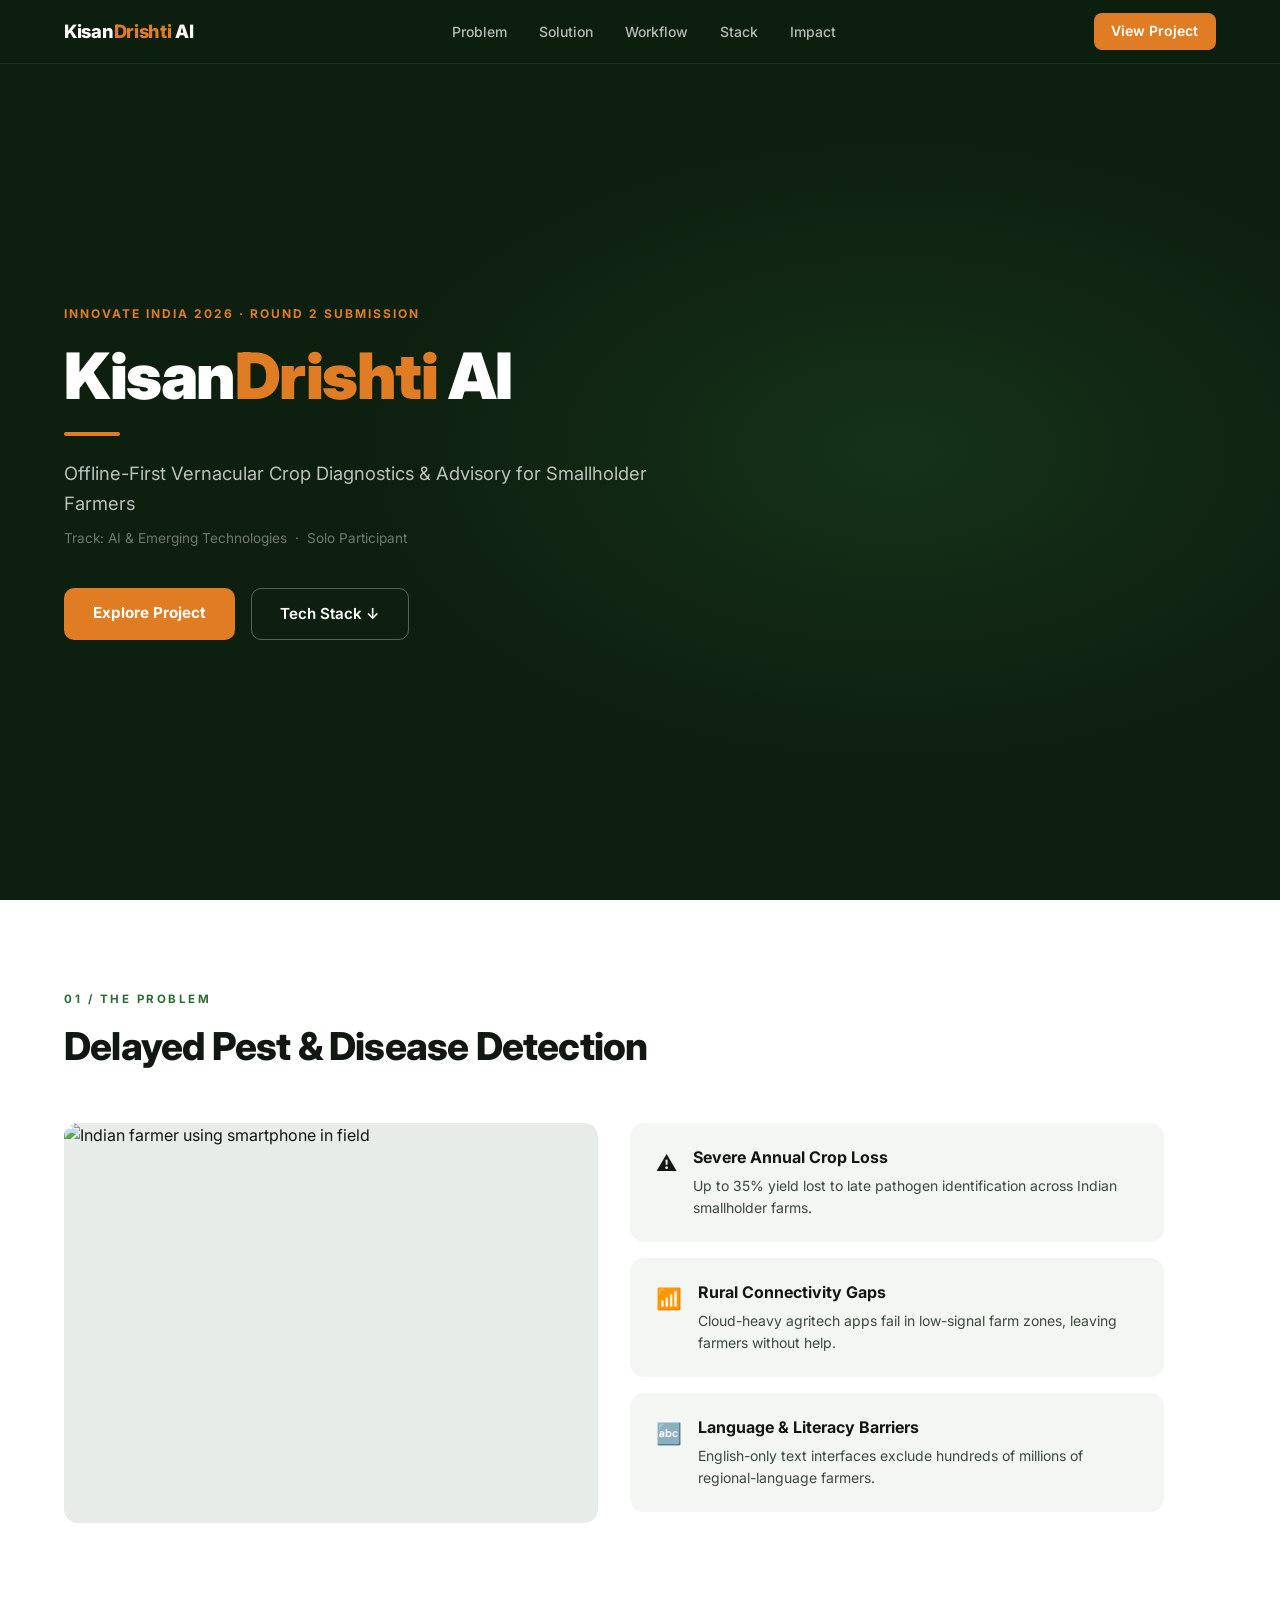
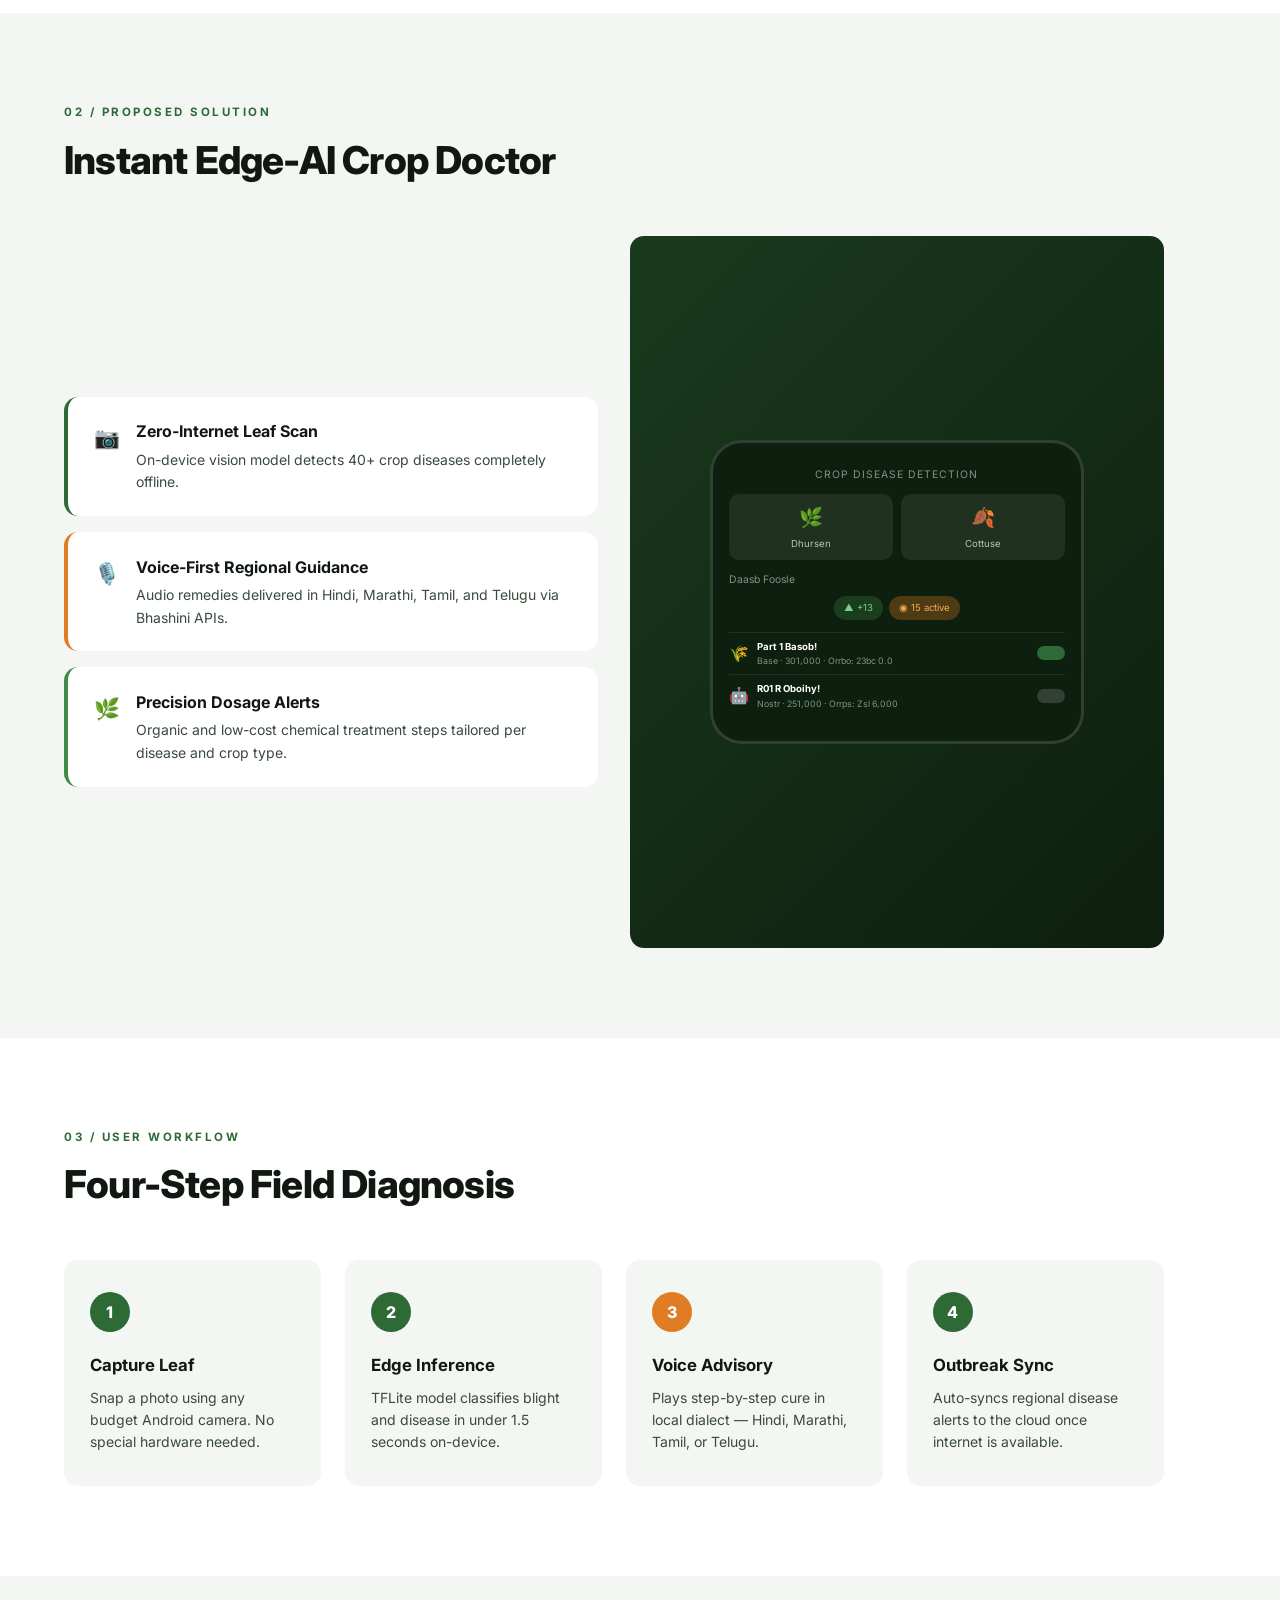
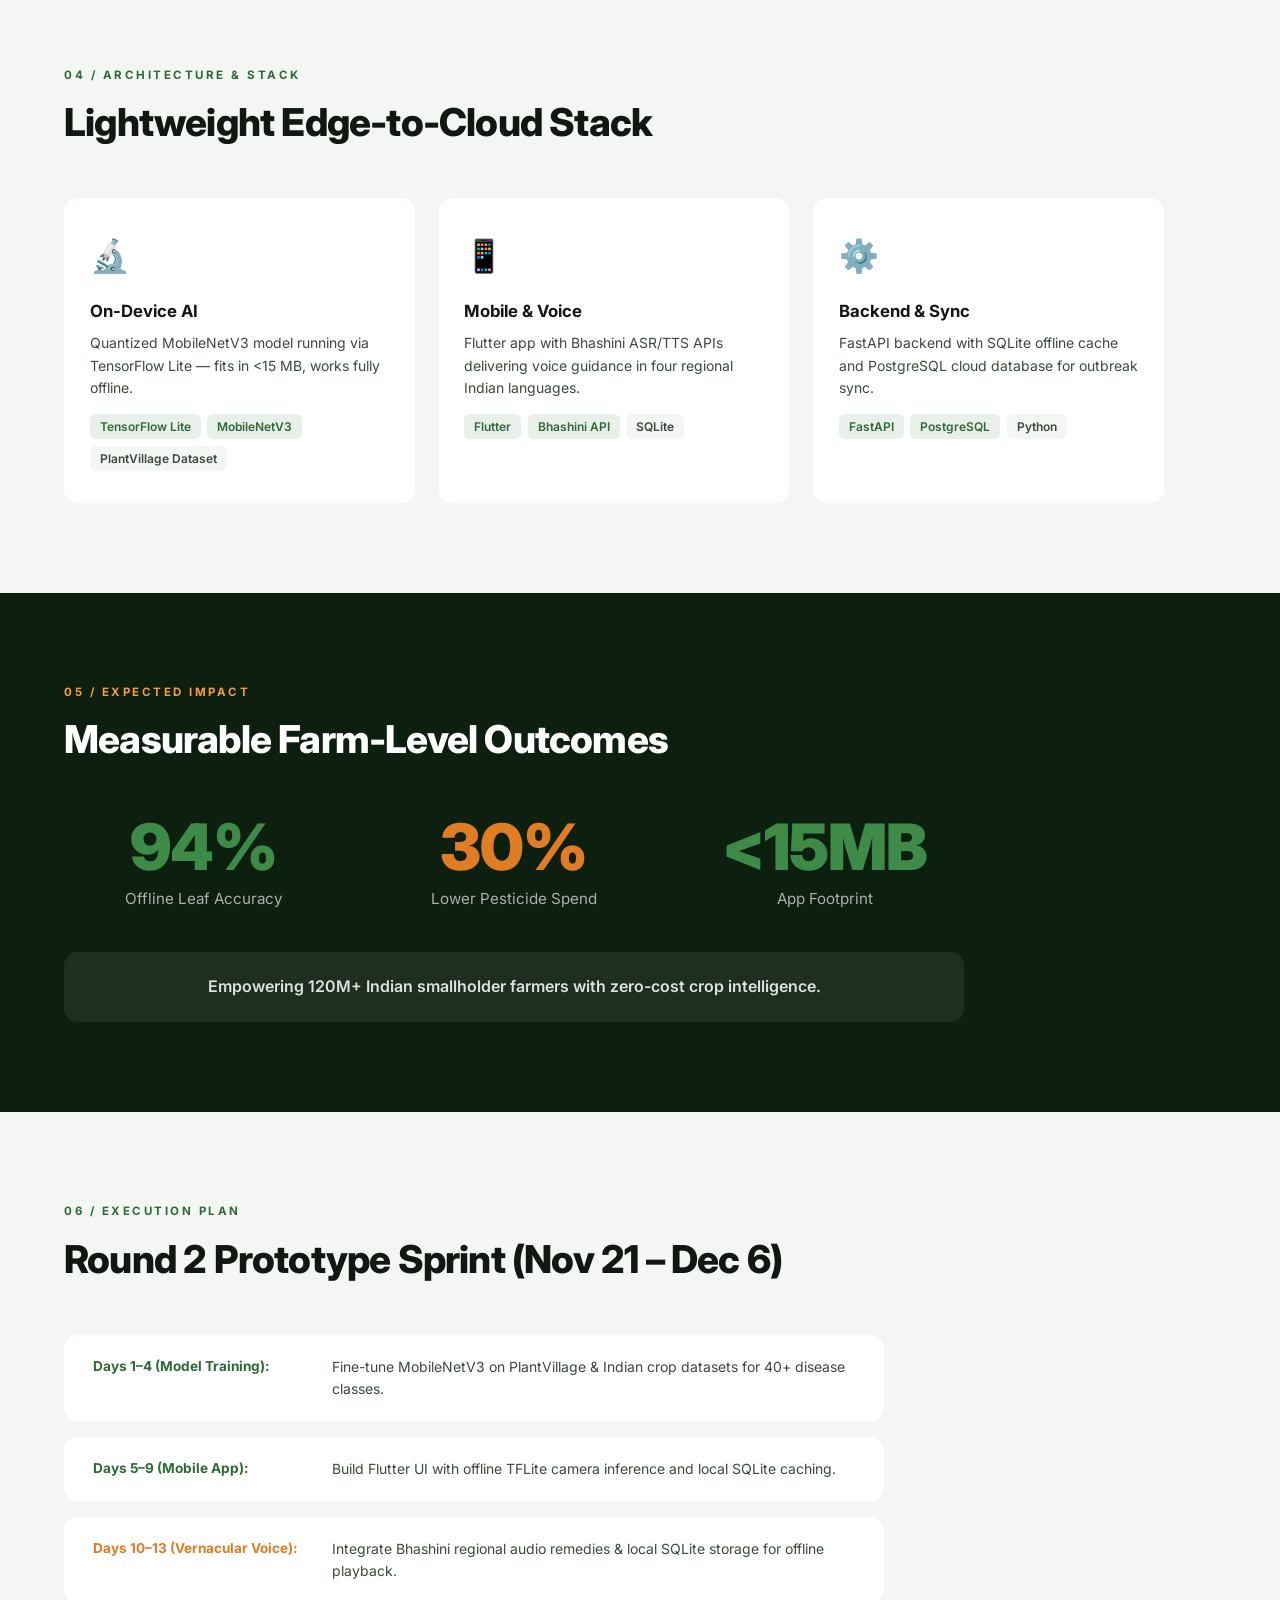
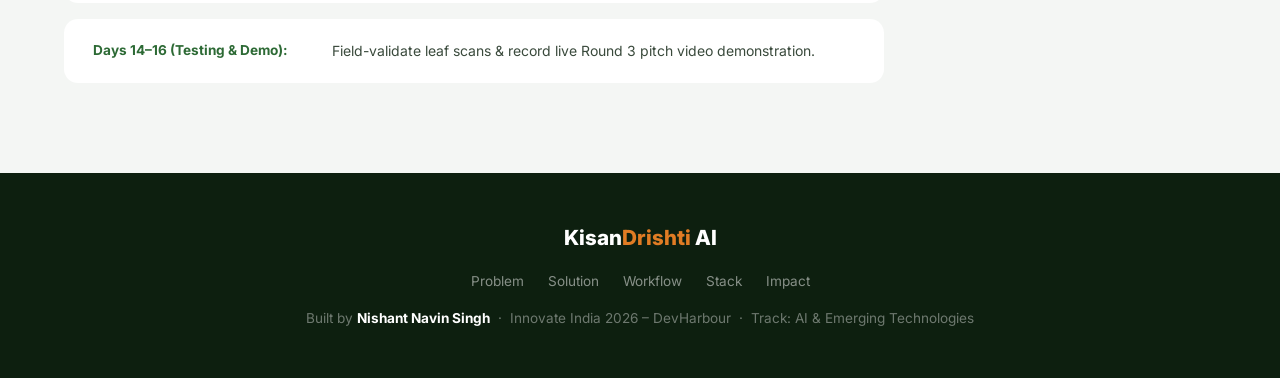
==== index.html @ f2da5d6d "Add files via upload" ====
<!DOCTYPE html>
<html lang="en">
<head>
  <meta charset="UTF-8" />
  <meta name="viewport" content="width=device-width, initial-scale=1.0" />
  <title>KisanDrishti AI — Offline Crop Diagnostics for Indian Farmers</title>
  <link rel="preconnect" href="https://fonts.googleapis.com" />
  <link href="https://fonts.googleapis.com/css2?family=Inter:wght@400;500;600;700;800;900&display=swap" rel="stylesheet" />
  <style>
    *, *::before, *::after { box-sizing: border-box; margin: 0; padding: 0; }

    :root {
      --green-dark: #0d1f0f;
      --green-mid:  #1a3a1d;
      --green-brand: #2d6a35;
      --green-light: #3d8b46;
      --orange:     #e07c24;
      --orange-light: #f59c3c;
      --white:      #ffffff;
      --gray-100:   #f4f6f4;
      --gray-200:   #e8ece8;
      --gray-500:   #6b7c6e;
      --text-dark:  #111811;
      --text-mid:   #3a4a3c;
      --radius:     14px;
    }

    html { scroll-behavior: smooth; }

    body {
      font-family: 'Inter', sans-serif;
      background: var(--white);
      color: var(--text-dark);
      line-height: 1.6;
    }

    /* ── NAV ── */
    nav {
      position: fixed; top: 0; left: 0; right: 0; z-index: 100;
      background: rgba(13,31,15,0.95);
      backdrop-filter: blur(12px);
      display: flex; align-items: center; justify-content: space-between;
      padding: 0 5%;
      height: 64px;
      border-bottom: 1px solid rgba(255,255,255,0.08);
    }
    .nav-logo {
      font-size: 1.15rem; font-weight: 800; color: var(--white);
      letter-spacing: -0.3px;
    }
    .nav-logo span { color: var(--orange); }
    .nav-links { display: flex; gap: 2rem; list-style: none; }
    .nav-links a {
      color: rgba(255,255,255,0.7); text-decoration: none;
      font-size: 0.875rem; font-weight: 500;
      transition: color .2s;
    }
    .nav-links a:hover { color: var(--white); }
    .nav-cta {
      background: var(--orange); color: var(--white);
      padding: 0.45rem 1.1rem; border-radius: 8px;
      font-size: 0.875rem; font-weight: 600;
      text-decoration: none; transition: background .2s;
    }
    .nav-cta:hover { background: var(--orange-light); }

    /* ── HERO ── */
    #hero {
      min-height: 100vh;
      background: var(--green-dark);
      display: flex; align-items: center;
      padding: 100px 5% 60px;
      position: relative; overflow: hidden;
    }
    #hero::before {
      content: '';
      position: absolute; inset: 0;
      background: radial-gradient(ellipse 60% 50% at 70% 50%, rgba(45,106,53,0.25) 0%, transparent 70%);
      pointer-events: none;
    }
    .hero-content { max-width: 640px; position: relative; z-index: 1; }
    .hero-eyebrow {
      display: inline-block;
      font-size: 0.75rem; font-weight: 700; letter-spacing: 2px;
      color: var(--orange); text-transform: uppercase;
      margin-bottom: 1.2rem;
    }
    .hero-title {
      font-size: clamp(2.8rem, 5vw, 4.5rem);
      font-weight: 900; line-height: 1.05;
      color: var(--white); letter-spacing: -1.5px;
      margin-bottom: 1rem;
    }
    .hero-title span { color: var(--orange); }
    .hero-divider {
      width: 56px; height: 4px;
      background: var(--orange); border-radius: 2px;
      margin: 1.4rem 0;
    }
    .hero-subtitle {
      font-size: 1.15rem; color: rgba(255,255,255,0.72);
      line-height: 1.65; margin-bottom: 0.6rem;
    }
    .hero-track {
      font-size: 0.85rem; color: rgba(255,255,255,0.4);
      margin-bottom: 2.4rem;
    }
    .hero-buttons { display: flex; gap: 1rem; flex-wrap: wrap; }
    .btn-primary {
      background: var(--orange); color: var(--white);
      padding: 0.8rem 1.8rem; border-radius: 10px;
      font-weight: 700; font-size: 0.95rem;
      text-decoration: none; transition: transform .15s, background .2s;
      display: inline-block;
    }
    .btn-primary:hover { background: var(--orange-light); transform: translateY(-2px); }
    .btn-outline {
      background: transparent; color: var(--white);
      border: 1.5px solid rgba(255,255,255,0.3);
      padding: 0.8rem 1.8rem; border-radius: 10px;
      font-weight: 600; font-size: 0.95rem;
      text-decoration: none; transition: border-color .2s, transform .15s;
      display: inline-block;
    }
    .btn-outline:hover { border-color: var(--white); transform: translateY(-2px); }

    /* ── SECTION BASE ── */
    section { padding: 90px 5%; }
    .section-label {
      font-size: 0.72rem; font-weight: 700;
      letter-spacing: 2.5px; text-transform: uppercase;
      color: var(--green-brand); margin-bottom: 0.5rem;
    }
    .section-title {
      font-size: clamp(1.8rem, 3vw, 2.6rem);
      font-weight: 800; letter-spacing: -0.8px;
      color: var(--text-dark); margin-bottom: 2.8rem;
    }

    /* ── PROBLEM ── */
    #problem { background: var(--white); }
    .problem-grid {
      display: grid;
      grid-template-columns: 1fr 1fr;
      gap: 2rem; align-items: start;
      max-width: 1100px;
    }
    .problem-img {
      border-radius: var(--radius);
      overflow: hidden; aspect-ratio: 4/3;
      background: var(--gray-200);
    }
    .problem-img img { width: 100%; height: 100%; object-fit: cover; }
    .problem-cards { display: flex; flex-direction: column; gap: 1rem; }
    .problem-card {
      background: var(--gray-100);
      border-radius: var(--radius);
      padding: 1.4rem 1.6rem;
      display: flex; gap: 1rem; align-items: flex-start;
    }
    .problem-icon { font-size: 1.3rem; flex-shrink: 0; margin-top: 2px; }
    .problem-card h3 { font-size: 1rem; font-weight: 700; margin-bottom: 0.25rem; }
    .problem-card p  { font-size: 0.875rem; color: var(--text-mid); }

    /* ── SOLUTION ── */
    #solution { background: var(--gray-100); }
    .solution-grid {
      display: grid;
      grid-template-columns: 1fr 1fr;
      gap: 2rem; align-items: center;
      max-width: 1100px;
    }
    .solution-cards { display: flex; flex-direction: column; gap: 1rem; }
    .solution-card {
      background: var(--white);
      border-radius: var(--radius);
      padding: 1.4rem 1.6rem;
      display: flex; gap: 1rem; align-items: flex-start;
      border-left: 4px solid transparent;
    }
    .solution-card.green { border-color: var(--green-brand); }
    .solution-card.orange { border-color: var(--orange); }
    .solution-card.leaf   { border-color: var(--green-light); }
    .solution-card h3 { font-size: 1rem; font-weight: 700; margin-bottom: 0.25rem; }
    .solution-card p  { font-size: 0.875rem; color: var(--text-mid); }
    .solution-visual {
      border-radius: var(--radius); overflow: hidden;
      aspect-ratio: 3/4; background: linear-gradient(135deg, #1a3a1d 0%, #0d1f0f 100%);
      display: flex; align-items: center; justify-content: center;
    }
    .phone-mockup {
      width: 70%; background: #0d1f0f;
      border-radius: 32px; border: 3px solid rgba(255,255,255,0.15);
      padding: 24px 16px; color: white; text-align: center;
    }
    .phone-screen-title { font-size: 0.65rem; opacity: 0.5; margin-bottom: 10px; letter-spacing: 1px; }
    .disease-cards-mini { display: flex; gap: 8px; justify-content: center; margin-bottom: 12px; }
    .dcard {
      background: rgba(255,255,255,0.08);
      border-radius: 10px; padding: 8px;
      font-size: 0.6rem; text-align: center; flex: 1;
    }
    .dcard-icon { font-size: 1.2rem; margin-bottom: 4px; }
    .dcard-name { opacity: 0.7; }
    .stat-row { display: flex; gap: 6px; justify-content: center; }
    .stat-pill {
      background: rgba(45,106,53,0.4);
      border-radius: 20px; padding: 4px 10px;
      font-size: 0.6rem; color: #7ecf84;
    }
    .stat-pill.orange-pill { background: rgba(224,124,36,0.3); color: #f4a94a; }

    /* ── WORKFLOW ── */
    #workflow { background: var(--white); }
    .workflow-steps {
      display: grid;
      grid-template-columns: repeat(4, 1fr);
      gap: 1.5rem;
      max-width: 1100px;
    }
    .step-card {
      background: var(--gray-100);
      border-radius: var(--radius);
      padding: 2rem 1.6rem;
    }
    .step-num {
      width: 40px; height: 40px; border-radius: 50%;
      display: flex; align-items: center; justify-content: center;
      font-weight: 800; font-size: 1rem; color: white;
      margin-bottom: 1.2rem;
    }
    .step-num.green  { background: var(--green-brand); }
    .step-num.orange { background: var(--orange); }
    .step-card h3 { font-size: 1.05rem; font-weight: 700; margin-bottom: 0.5rem; }
    .step-card p  { font-size: 0.875rem; color: var(--text-mid); }

    /* ── STACK ── */
    #stack { background: var(--gray-100); }
    .stack-grid {
      display: grid;
      grid-template-columns: repeat(3, 1fr);
      gap: 1.5rem;
      max-width: 1100px;
    }
    .stack-card {
      background: var(--white);
      border-radius: var(--radius);
      padding: 2rem 1.6rem;
    }
    .stack-icon { font-size: 2rem; margin-bottom: 1rem; }
    .stack-card h3 { font-size: 1.05rem; font-weight: 700; margin-bottom: 0.5rem; }
    .stack-card p  { font-size: 0.875rem; color: var(--text-mid); }
    .stack-tags { display: flex; flex-wrap: wrap; gap: 0.4rem; margin-top: 0.9rem; }
    .tag {
      background: var(--gray-100);
      border-radius: 6px; padding: 3px 10px;
      font-size: 0.75rem; font-weight: 600; color: var(--text-mid);
    }
    .tag.green { background: rgba(45,106,53,0.1); color: var(--green-brand); }

    /* ── IMPACT ── */
    #impact { background: var(--green-dark); }
    #impact .section-label { color: var(--orange-light); }
    #impact .section-title { color: var(--white); }
    .impact-stats {
      display: grid;
      grid-template-columns: repeat(3, 1fr);
      gap: 2rem; max-width: 900px;
      margin-bottom: 2.5rem;
    }
    .impact-stat { text-align: center; }
    .impact-num {
      font-size: clamp(2.8rem, 5vw, 4rem);
      font-weight: 900; letter-spacing: -1px;
      line-height: 1; margin-bottom: 0.5rem;
    }
    .impact-num.green  { color: var(--green-light); }
    .impact-num.orange { color: var(--orange); }
    .impact-label { font-size: 0.95rem; color: rgba(255,255,255,0.65); }
    .impact-banner {
      max-width: 900px;
      background: rgba(255,255,255,0.07);
      border-radius: var(--radius);
      padding: 1.4rem 2rem;
      font-size: 1rem; font-weight: 600;
      color: rgba(255,255,255,0.85); text-align: center;
    }

    /* ── TIMELINE ── */
    #timeline { background: var(--gray-100); }
    .timeline-cards {
      display: flex; flex-direction: column; gap: 1rem;
      max-width: 820px;
    }
    .timeline-item {
      background: var(--white);
      border-radius: var(--radius);
      padding: 1.3rem 1.8rem;
      display: flex; gap: 1.2rem; align-items: flex-start;
    }
    .tl-label {
      font-size: 0.85rem; font-weight: 700;
      white-space: nowrap; flex-shrink: 0;
      min-width: 220px;
    }
    .tl-label.green  { color: var(--green-brand); }
    .tl-label.orange { color: var(--orange); }
    .timeline-item p { font-size: 0.875rem; color: var(--text-mid); }

    /* ── FOOTER ── */
    footer {
      background: var(--green-dark);
      padding: 3rem 5%;
      text-align: center;
      color: rgba(255,255,255,0.4);
      font-size: 0.85rem;
    }
    footer strong { color: var(--white); }
    footer .footer-logo {
      font-size: 1.3rem; font-weight: 800; color: var(--white);
      margin-bottom: 0.6rem; display: block;
    }
    footer .footer-logo span { color: var(--orange); }
    .footer-links {
      display: flex; justify-content: center; gap: 1.5rem;
      list-style: none; margin: 1rem 0;
    }
    .footer-links a { color: rgba(255,255,255,0.5); text-decoration: none; font-size: 0.85rem; }
    .footer-links a:hover { color: var(--white); }

    /* ── RESPONSIVE ── */
    @media (max-width: 768px) {
      .problem-grid, .solution-grid { grid-template-columns: 1fr; }
      .problem-img { order: -1; }
      .solution-visual { display: none; }
      .workflow-steps { grid-template-columns: 1fr 1fr; }
      .stack-grid { grid-template-columns: 1fr; }
      .impact-stats { grid-template-columns: 1fr; gap: 1.5rem; }
      .tl-label { min-width: 160px; }
      .nav-links { display: none; }
    }
    @media (max-width: 500px) {
      .workflow-steps { grid-template-columns: 1fr; }
      .tl-label { min-width: 0; display: block; margin-bottom: 0.3rem; }
      .timeline-item { flex-direction: column; gap: 0.3rem; }
    }
  </style>
</head>
<body>

<!-- NAV -->
<nav>
  <div class="nav-logo">Kisan<span>Drishti</span> AI</div>
  <ul class="nav-links">
    <li><a href="#problem">Problem</a></li>
    <li><a href="#solution">Solution</a></li>
    <li><a href="#workflow">Workflow</a></li>
    <li><a href="#stack">Stack</a></li>
    <li><a href="#impact">Impact</a></li>
  </ul>
  <a href="#solution" class="nav-cta">View Project</a>
</nav>

<!-- HERO -->
<section id="hero">
  <div class="hero-content">
    <span class="hero-eyebrow">Innovate India 2026 · Round 2 Submission</span>
    <h1 class="hero-title">Kisan<span>Drishti</span> AI</h1>
    <div class="hero-divider"></div>
    <p class="hero-subtitle">Offline-First Vernacular Crop Diagnostics &amp; Advisory for Smallholder Farmers</p>
    <p class="hero-track">Track: AI &amp; Emerging Technologies &nbsp;·&nbsp; Solo Participant</p>
    <div class="hero-buttons">
      <a href="#solution" class="btn-primary">Explore Project</a>
      <a href="#stack" class="btn-outline">Tech Stack ↓</a>
    </div>
  </div>
</section>

<!-- PROBLEM -->
<section id="problem">
  <p class="section-label">01 / The Problem</p>
  <h2 class="section-title">Delayed Pest &amp; Disease Detection</h2>
  <div class="problem-grid">
    <div class="problem-img">
      <img
        src="https://media.istockphoto.com/id/2206670537/photo/rural-indian-farmer-turban-carrying-a-hoe-on-shoulder-and-using-smartphone-in-agriculture.jpg?s=612x612&w=0&k=20&c=Jlcz-FpHBiWBsNaFTtlyCpM2zpipKML1tMWD5iOFrvA="
        alt="Indian farmer using smartphone in field"
        loading="lazy"
      />
    </div>
    <div class="problem-cards">
      <div class="problem-card">
        <span class="problem-icon">⚠️</span>
        <div>
          <h3>Severe Annual Crop Loss</h3>
          <p>Up to 35% yield lost to late pathogen identification across Indian smallholder farms.</p>
        </div>
      </div>
      <div class="problem-card">
        <span class="problem-icon">📶</span>
        <div>
          <h3>Rural Connectivity Gaps</h3>
          <p>Cloud-heavy agritech apps fail in low-signal farm zones, leaving farmers without help.</p>
        </div>
      </div>
      <div class="problem-card">
        <span class="problem-icon">🔤</span>
        <div>
          <h3>Language &amp; Literacy Barriers</h3>
          <p>English-only text interfaces exclude hundreds of millions of regional-language farmers.</p>
        </div>
      </div>
    </div>
  </div>
</section>

<!-- SOLUTION -->
<section id="solution">
  <p class="section-label">02 / Proposed Solution</p>
  <h2 class="section-title">Instant Edge-AI Crop Doctor</h2>
  <div class="solution-grid">
    <div class="solution-cards">
      <div class="solution-card green">
        <span style="font-size:1.3rem;flex-shrink:0;margin-top:2px">📷</span>
        <div>
          <h3>Zero-Internet Leaf Scan</h3>
          <p>On-device vision model detects 40+ crop diseases completely offline.</p>
        </div>
      </div>
      <div class="solution-card orange">
        <span style="font-size:1.3rem;flex-shrink:0;margin-top:2px">🎙️</span>
        <div>
          <h3>Voice-First Regional Guidance</h3>
          <p>Audio remedies delivered in Hindi, Marathi, Tamil, and Telugu via Bhashini APIs.</p>
        </div>
      </div>
      <div class="solution-card leaf">
        <span style="font-size:1.3rem;flex-shrink:0;margin-top:2px">🌿</span>
        <div>
          <h3>Precision Dosage Alerts</h3>
          <p>Organic and low-cost chemical treatment steps tailored per disease and crop type.</p>
        </div>
      </div>
    </div>
    <div class="solution-visual">
      <div class="phone-mockup">
        <div class="phone-screen-title">CROP DISEASE DETECTION</div>
        <div class="disease-cards-mini">
          <div class="dcard">
            <div class="dcard-icon">🌿</div>
            <div class="dcard-name">Dhursen</div>
          </div>
          <div class="dcard">
            <div class="dcard-icon">🍂</div>
            <div class="dcard-name">Cottuse</div>
          </div>
        </div>
        <div style="font-size:0.65rem;opacity:0.5;margin-bottom:8px;text-align:left">Daasb Foosle</div>
        <div class="stat-row">
          <div class="stat-pill">▲ +13</div>
          <div class="stat-pill orange-pill">◉ 15 active</div>
        </div>
        <div style="margin-top:12px;text-align:left">
          <div style="display:flex;align-items:center;gap:8px;padding:6px 0;border-top:1px solid rgba(255,255,255,0.08)">
            <span style="font-size:1rem">🌾</span>
            <div style="flex:1">
              <div style="font-size:0.6rem;font-weight:700">Part 1 Basob!</div>
              <div style="font-size:0.55rem;opacity:0.5">Base · 301,000  ·  Orrbo: 23bc 0.0</div>
            </div>
            <div style="width:28px;height:14px;background:var(--green-brand);border-radius:20px"></div>
          </div>
          <div style="display:flex;align-items:center;gap:8px;padding:6px 0;border-top:1px solid rgba(255,255,255,0.08)">
            <span style="font-size:1rem">🤖</span>
            <div style="flex:1">
              <div style="font-size:0.6rem;font-weight:700">R01 R Oboihy!</div>
              <div style="font-size:0.55rem;opacity:0.5">Nostr · 251,000  ·  Orrps: Zsl 6,000</div>
            </div>
            <div style="width:28px;height:14px;background:rgba(255,255,255,0.15);border-radius:20px"></div>
          </div>
        </div>
      </div>
    </div>
  </div>
</section>

<!-- WORKFLOW -->
<section id="workflow">
  <p class="section-label">03 / User Workflow</p>
  <h2 class="section-title">Four-Step Field Diagnosis</h2>
  <div class="workflow-steps">
    <div class="step-card">
      <div class="step-num green">1</div>
      <h3>Capture Leaf</h3>
      <p>Snap a photo using any budget Android camera. No special hardware needed.</p>
    </div>
    <div class="step-card">
      <div class="step-num green">2</div>
      <h3>Edge Inference</h3>
      <p>TFLite model classifies blight and disease in under 1.5 seconds on-device.</p>
    </div>
    <div class="step-card">
      <div class="step-num orange">3</div>
      <h3>Voice Advisory</h3>
      <p>Plays step-by-step cure in local dialect — Hindi, Marathi, Tamil, or Telugu.</p>
    </div>
    <div class="step-card">
      <div class="step-num green">4</div>
      <h3>Outbreak Sync</h3>
      <p>Auto-syncs regional disease alerts to the cloud once internet is available.</p>
    </div>
  </div>
</section>

<!-- STACK -->
<section id="stack">
  <p class="section-label">04 / Architecture &amp; Stack</p>
  <h2 class="section-title">Lightweight Edge-to-Cloud Stack</h2>
  <div class="stack-grid">
    <div class="stack-card">
      <div class="stack-icon">🔬</div>
      <h3>On-Device AI</h3>
      <p>Quantized MobileNetV3 model running via TensorFlow Lite — fits in &lt;15 MB, works fully offline.</p>
      <div class="stack-tags">
        <span class="tag green">TensorFlow Lite</span>
        <span class="tag green">MobileNetV3</span>
        <span class="tag">PlantVillage Dataset</span>
      </div>
    </div>
    <div class="stack-card">
      <div class="stack-icon">📱</div>
      <h3>Mobile &amp; Voice</h3>
      <p>Flutter app with Bhashini ASR/TTS APIs delivering voice guidance in four regional Indian languages.</p>
      <div class="stack-tags">
        <span class="tag green">Flutter</span>
        <span class="tag green">Bhashini API</span>
        <span class="tag">SQLite</span>
      </div>
    </div>
    <div class="stack-card">
      <div class="stack-icon">⚙️</div>
      <h3>Backend &amp; Sync</h3>
      <p>FastAPI backend with SQLite offline cache and PostgreSQL cloud database for outbreak sync.</p>
      <div class="stack-tags">
        <span class="tag green">FastAPI</span>
        <span class="tag green">PostgreSQL</span>
        <span class="tag">Python</span>
      </div>
    </div>
  </div>
</section>

<!-- IMPACT -->
<section id="impact">
  <p class="section-label">05 / Expected Impact</p>
  <h2 class="section-title">Measurable Farm-Level Outcomes</h2>
  <div class="impact-stats">
    <div class="impact-stat">
      <div class="impact-num green">94%</div>
      <div class="impact-label">Offline Leaf Accuracy</div>
    </div>
    <div class="impact-stat">
      <div class="impact-num orange">30%</div>
      <div class="impact-label">Lower Pesticide Spend</div>
    </div>
    <div class="impact-stat">
      <div class="impact-num green">&lt;15MB</div>
      <div class="impact-label">App Footprint</div>
    </div>
  </div>
  <div class="impact-banner">
    Empowering 120M+ Indian smallholder farmers with zero-cost crop intelligence.
  </div>
</section>

<!-- TIMELINE -->
<section id="timeline">
  <p class="section-label">06 / Execution Plan</p>
  <h2 class="section-title">Round 2 Prototype Sprint (Nov 21 – Dec 6)</h2>
  <div class="timeline-cards">
    <div class="timeline-item">
      <span class="tl-label green">Days 1–4 (Model Training):</span>
      <p>Fine-tune MobileNetV3 on PlantVillage &amp; Indian crop datasets for 40+ disease classes.</p>
    </div>
    <div class="timeline-item">
      <span class="tl-label green">Days 5–9 (Mobile App):</span>
      <p>Build Flutter UI with offline TFLite camera inference and local SQLite caching.</p>
    </div>
    <div class="timeline-item">
      <span class="tl-label orange">Days 10–13 (Vernacular Voice):</span>
      <p>Integrate Bhashini regional audio remedies &amp; local SQLite storage for offline playback.</p>
    </div>
    <div class="timeline-item">
      <span class="tl-label green">Days 14–16 (Testing &amp; Demo):</span>
      <p>Field-validate leaf scans &amp; record live Round 3 pitch video demonstration.</p>
    </div>
  </div>
</section>

<!-- FOOTER -->
<footer>
  <span class="footer-logo">Kisan<span>Drishti</span> AI</span>
  <ul class="footer-links">
    <li><a href="#problem">Problem</a></li>
    <li><a href="#solution">Solution</a></li>
    <li><a href="#workflow">Workflow</a></li>
    <li><a href="#stack">Stack</a></li>
    <li><a href="#impact">Impact</a></li>
  </ul>
  <p>Built by <strong>Nishant Navin Singh</strong> &nbsp;·&nbsp; Innovate India 2026 – DevHarbour &nbsp;·&nbsp; Track: AI &amp; Emerging Technologies</p>
</footer>

</body>
</html>
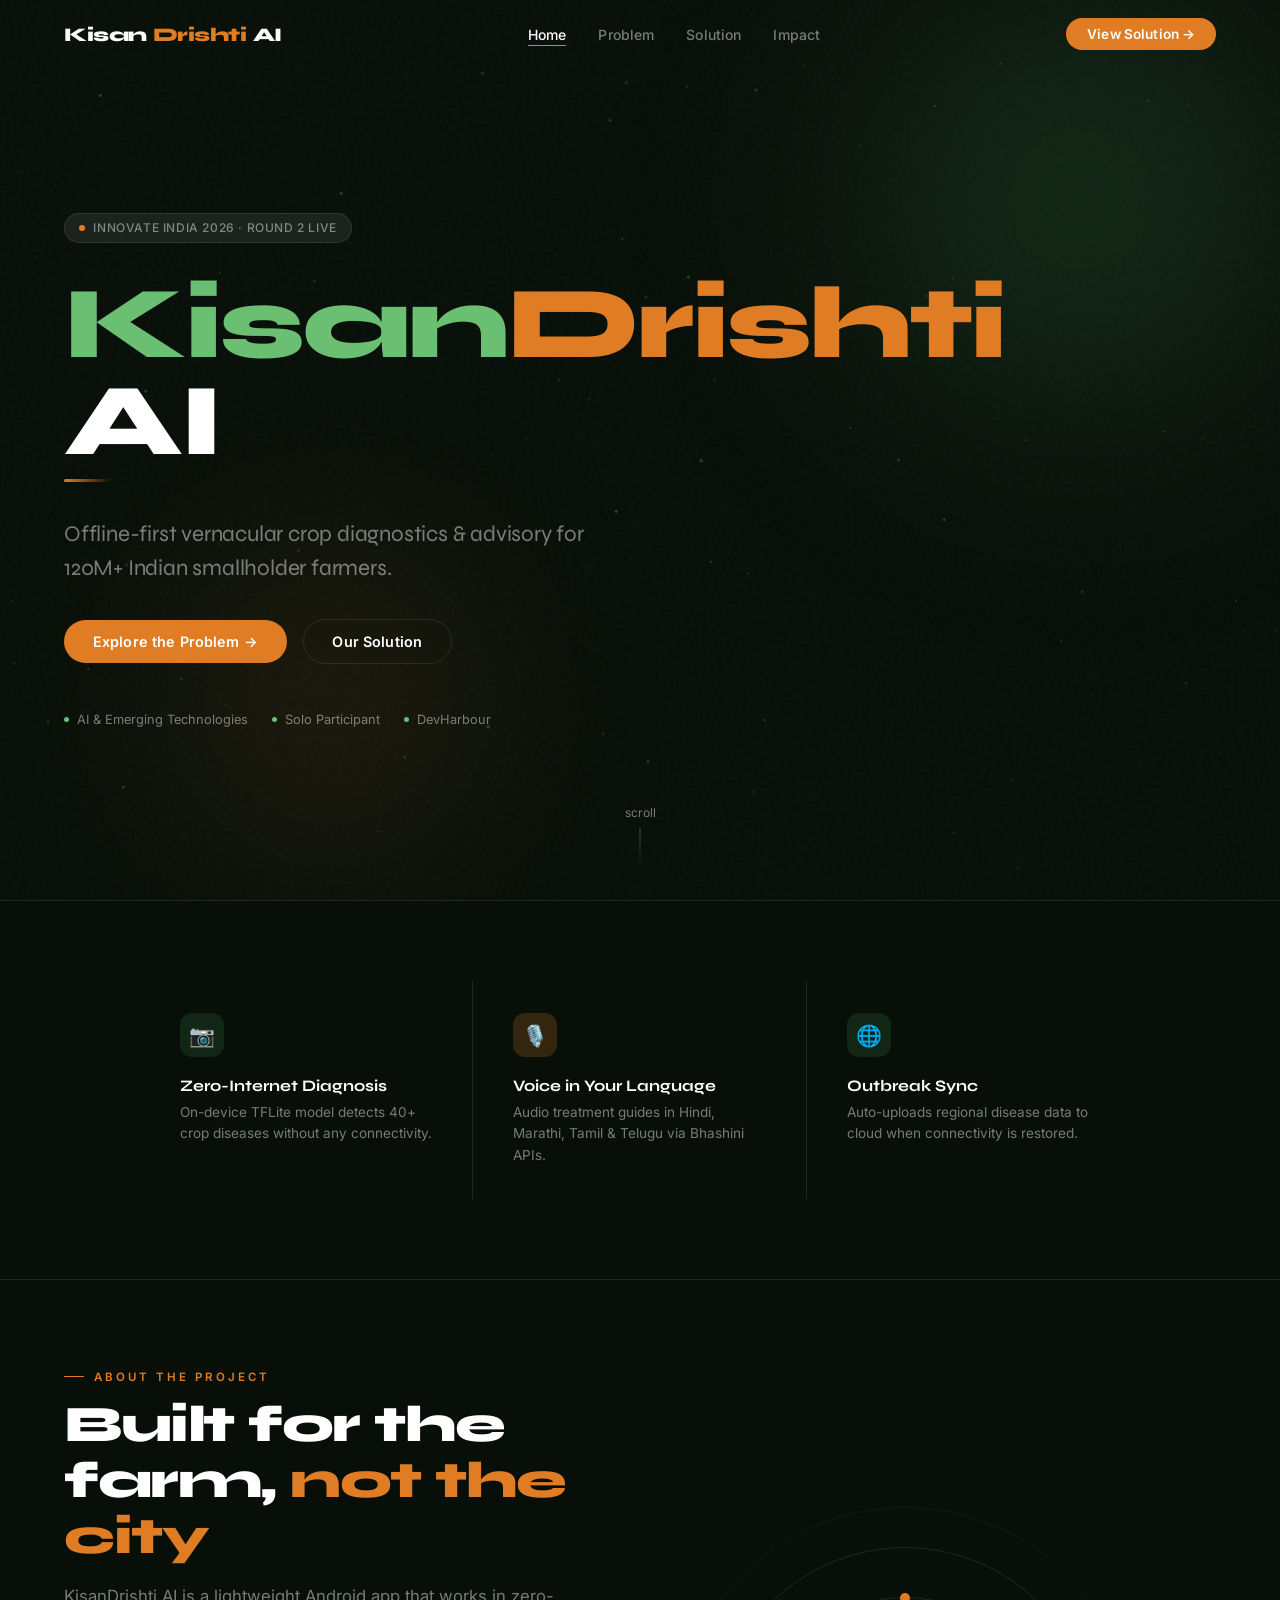
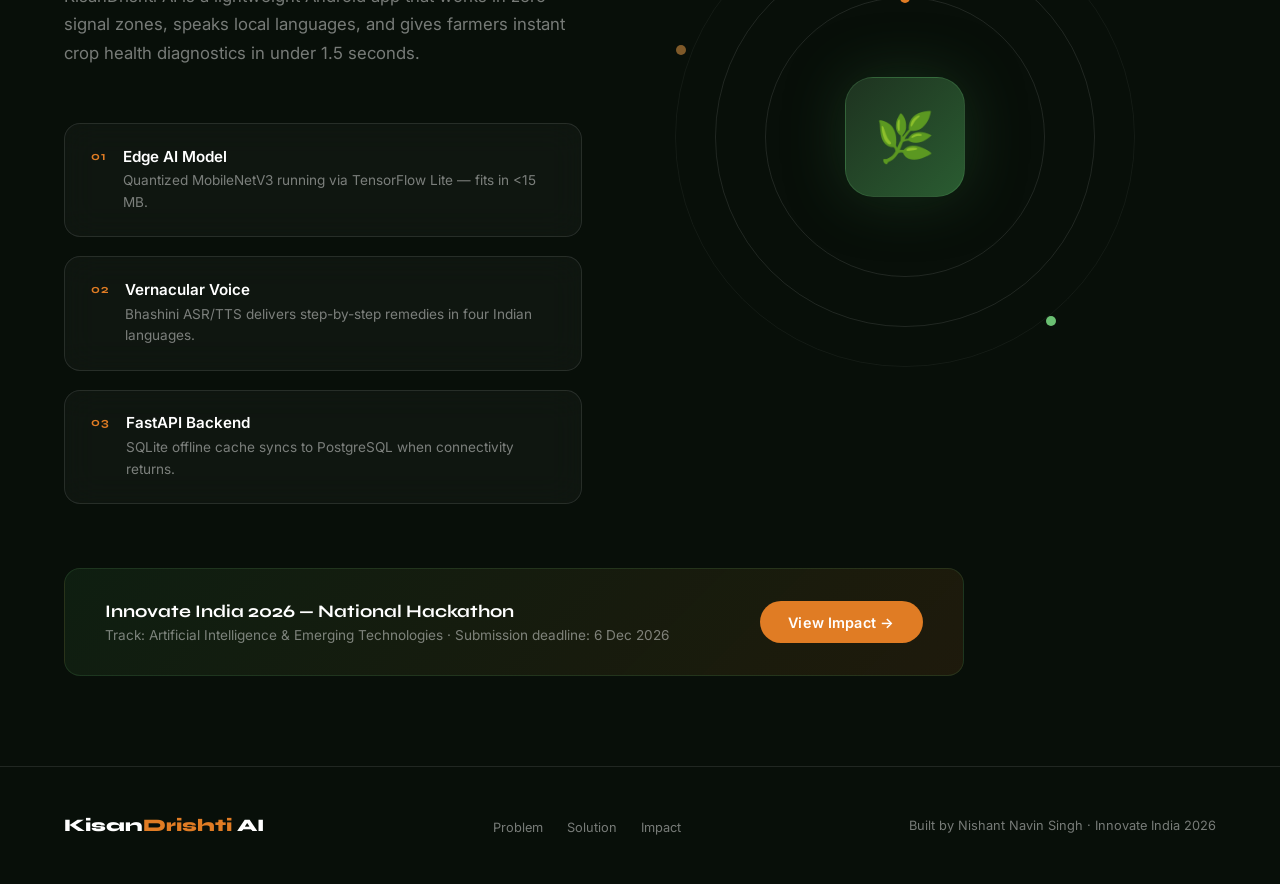
==== commit b1d4511c: "Add files via upload" ====
--- a/index.html
+++ b/index.html
@@ -1,348 +1,120 @@
 <!DOCTYPE html>
 <html lang="en">
 <head>
-  <meta charset="UTF-8" />
-  <meta name="viewport" content="width=device-width, initial-scale=1.0" />
-  <title>KisanDrishti AI — Offline Crop Diagnostics for Indian Farmers</title>
-  <link rel="preconnect" href="https://fonts.googleapis.com" />
-  <link href="https://fonts.googleapis.com/css2?family=Inter:wght@400;500;600;700;800;900&display=swap" rel="stylesheet" />
+  <meta charset="UTF-8"/>
+  <meta name="viewport" content="width=device-width, initial-scale=1.0"/>
+  <title>KisanDrishti AI — Offline Crop Diagnostics</title>
+  <link rel="stylesheet" href="style.css"/>
   <style>
-    *, *::before, *::after { box-sizing: border-box; margin: 0; padding: 0; }
-
-    :root {
-      --green-dark: #0d1f0f;
-      --green-mid:  #1a3a1d;
-      --green-brand: #2d6a35;
-      --green-light: #3d8b46;
-      --orange:     #e07c24;
-      --orange-light: #f59c3c;
-      --white:      #ffffff;
-      --gray-100:   #f4f6f4;
-      --gray-200:   #e8ece8;
-      --gray-500:   #6b7c6e;
-      --text-dark:  #111811;
-      --text-mid:   #3a4a3c;
-      --radius:     14px;
-    }
-
-    html { scroll-behavior: smooth; }
-
-    body {
-      font-family: 'Inter', sans-serif;
-      background: var(--white);
-      color: var(--text-dark);
-      line-height: 1.6;
-    }
-
-    /* ── NAV ── */
-    nav {
-      position: fixed; top: 0; left: 0; right: 0; z-index: 100;
-      background: rgba(13,31,15,0.95);
-      backdrop-filter: blur(12px);
-      display: flex; align-items: center; justify-content: space-between;
-      padding: 0 5%;
-      height: 64px;
-      border-bottom: 1px solid rgba(255,255,255,0.08);
-    }
-    .nav-logo {
-      font-size: 1.15rem; font-weight: 800; color: var(--white);
-      letter-spacing: -0.3px;
-    }
-    .nav-logo span { color: var(--orange); }
-    .nav-links { display: flex; gap: 2rem; list-style: none; }
-    .nav-links a {
-      color: rgba(255,255,255,0.7); text-decoration: none;
-      font-size: 0.875rem; font-weight: 500;
-      transition: color .2s;
-    }
-    .nav-links a:hover { color: var(--white); }
-    .nav-cta {
-      background: var(--orange); color: var(--white);
-      padding: 0.45rem 1.1rem; border-radius: 8px;
-      font-size: 0.875rem; font-weight: 600;
-      text-decoration: none; transition: background .2s;
-    }
-    .nav-cta:hover { background: var(--orange-light); }
-
-    /* ── HERO ── */
-    #hero {
-      min-height: 100vh;
-      background: var(--green-dark);
-      display: flex; align-items: center;
-      padding: 100px 5% 60px;
-      position: relative; overflow: hidden;
-    }
-    #hero::before {
-      content: '';
-      position: absolute; inset: 0;
-      background: radial-gradient(ellipse 60% 50% at 70% 50%, rgba(45,106,53,0.25) 0%, transparent 70%);
-      pointer-events: none;
-    }
-    .hero-content { max-width: 640px; position: relative; z-index: 1; }
-    .hero-eyebrow {
-      display: inline-block;
-      font-size: 0.75rem; font-weight: 700; letter-spacing: 2px;
-      color: var(--orange); text-transform: uppercase;
-      margin-bottom: 1.2rem;
-    }
-    .hero-title {
-      font-size: clamp(2.8rem, 5vw, 4.5rem);
-      font-weight: 900; line-height: 1.05;
-      color: var(--white); letter-spacing: -1.5px;
-      margin-bottom: 1rem;
-    }
-    .hero-title span { color: var(--orange); }
-    .hero-divider {
-      width: 56px; height: 4px;
-      background: var(--orange); border-radius: 2px;
-      margin: 1.4rem 0;
-    }
-    .hero-subtitle {
-      font-size: 1.15rem; color: rgba(255,255,255,0.72);
-      line-height: 1.65; margin-bottom: 0.6rem;
-    }
+    /* ─── HERO SPECIFIC ─── */
     .hero-track {
-      font-size: 0.85rem; color: rgba(255,255,255,0.4);
-      margin-bottom: 2.4rem;
-    }
-    .hero-buttons { display: flex; gap: 1rem; flex-wrap: wrap; }
-    .btn-primary {
-      background: var(--orange); color: var(--white);
-      padding: 0.8rem 1.8rem; border-radius: 10px;
-      font-weight: 700; font-size: 0.95rem;
-      text-decoration: none; transition: transform .15s, background .2s;
-      display: inline-block;
-    }
-    .btn-primary:hover { background: var(--orange-light); transform: translateY(-2px); }
-    .btn-outline {
-      background: transparent; color: var(--white);
-      border: 1.5px solid rgba(255,255,255,0.3);
-      padding: 0.8rem 1.8rem; border-radius: 10px;
-      font-weight: 600; font-size: 0.95rem;
-      text-decoration: none; transition: border-color .2s, transform .15s;
-      display: inline-block;
-    }
-    .btn-outline:hover { border-color: var(--white); transform: translateY(-2px); }
-
-    /* ── SECTION BASE ── */
-    section { padding: 90px 5%; }
-    .section-label {
-      font-size: 0.72rem; font-weight: 700;
-      letter-spacing: 2.5px; text-transform: uppercase;
-      color: var(--green-brand); margin-bottom: 0.5rem;
-    }
-    .section-title {
-      font-size: clamp(1.8rem, 3vw, 2.6rem);
-      font-weight: 800; letter-spacing: -0.8px;
-      color: var(--text-dark); margin-bottom: 2.8rem;
-    }
-
-    /* ── PROBLEM ── */
-    #problem { background: var(--white); }
-    .problem-grid {
+      display: flex; gap: 1.5rem; margin-top: 3rem; flex-wrap: wrap;
+    }
+    .track-item {
+      display: flex; align-items: center; gap: 0.5rem;
+      font-size: 0.8rem; color: var(--muted);
+    }
+    .track-item::before {
+      content: ''; width: 5px; height: 5px; border-radius: 50%;
+      background: var(--gleaf); flex-shrink: 0;
+    }
+
+    /* ─── FEATURES STRIP ─── */
+    .features-strip {
+      padding: 5rem clamp(1.5rem,5vw,4rem);
+      border-top: 1px solid var(--border);
+      border-bottom: 1px solid var(--border);
+    }
+    .features-strip-inner {
       display: grid;
-      grid-template-columns: 1fr 1fr;
-      gap: 2rem; align-items: start;
+      grid-template-columns: repeat(3,1fr);
+      gap: 0;
+      max-width: 1000px; margin: 0 auto;
+    }
+    .feat-item {
+      padding: 2rem 2.5rem;
+      border-right: 1px solid var(--border);
+    }
+    .feat-item:last-child { border-right: none; }
+    .feat-icon {
+      width: 44px; height: 44px; border-radius: 12px;
+      display: flex; align-items: center; justify-content: center;
+      font-size: 1.3rem; margin-bottom: 1.2rem;
+    }
+    .feat-icon.green { background: rgba(42,92,49,0.3); }
+    .feat-icon.orange { background: rgba(224,124,36,0.2); }
+    .feat-title { font-family:'Syne',sans-serif; font-weight:700; font-size:1rem; margin-bottom:0.4rem; }
+    .feat-desc { font-size:0.85rem; color:var(--muted); line-height:1.6; }
+
+    /* ─── OVERVIEW SECTION ─── */
+    .overview-grid {
+      display: grid; grid-template-columns: 1fr 1fr;
+      gap: 4rem; align-items: center;
       max-width: 1100px;
     }
-    .problem-img {
-      border-radius: var(--radius);
-      overflow: hidden; aspect-ratio: 4/3;
-      background: var(--gray-200);
-    }
-    .problem-img img { width: 100%; height: 100%; object-fit: cover; }
-    .problem-cards { display: flex; flex-direction: column; gap: 1rem; }
-    .problem-card {
-      background: var(--gray-100);
-      border-radius: var(--radius);
+    .overview-visual {
+      position: relative; aspect-ratio: 1;
+      display: flex; align-items: center; justify-content: center;
+    }
+    .orbit-ring {
+      position: absolute; border-radius: 50%;
+      border: 1px solid var(--border);
+    }
+    .orbit-ring-1 { width: 280px; height: 280px; animation: spin 20s linear infinite; }
+    .orbit-ring-2 { width: 380px; height: 380px; animation: spin 30s linear infinite reverse; }
+    .orbit-ring-3 { width: 460px; height: 460px; animation: spin 45s linear infinite; opacity: 0.5; }
+    @keyframes spin { from { transform: rotate(0deg); } to { transform: rotate(360deg); } }
+    .orbit-dot {
+      position: absolute; width: 10px; height: 10px; border-radius: 50%;
+    }
+    .orbit-dot-1 { background: var(--o2); top: 0; left: 50%; transform: translate(-50%,-50%); }
+    .orbit-dot-2 { background: var(--gleaf); bottom: 0; right: 10%; }
+    .orbit-dot-3 { background: var(--o3); top: 30%; left: 0; }
+    .center-node {
+      width: 120px; height: 120px; border-radius: 28px;
+      background: linear-gradient(135deg, var(--g3), var(--gbrand));
+      display: flex; align-items: center; justify-content: center;
+      font-size: 3rem; z-index: 1;
+      box-shadow: 0 0 60px rgba(42,92,49,0.4);
+      border: 1px solid rgba(106,191,114,0.2);
+    }
+    .overview-items { display: flex; flex-direction: column; gap: 1.2rem; }
+    .ov-item {
       padding: 1.4rem 1.6rem;
       display: flex; gap: 1rem; align-items: flex-start;
     }
-    .problem-icon { font-size: 1.3rem; flex-shrink: 0; margin-top: 2px; }
-    .problem-card h3 { font-size: 1rem; font-weight: 700; margin-bottom: 0.25rem; }
-    .problem-card p  { font-size: 0.875rem; color: var(--text-mid); }
-
-    /* ── SOLUTION ── */
-    #solution { background: var(--gray-100); }
-    .solution-grid {
-      display: grid;
-      grid-template-columns: 1fr 1fr;
-      gap: 2rem; align-items: center;
-      max-width: 1100px;
-    }
-    .solution-cards { display: flex; flex-direction: column; gap: 1rem; }
-    .solution-card {
-      background: var(--white);
-      border-radius: var(--radius);
-      padding: 1.4rem 1.6rem;
-      display: flex; gap: 1rem; align-items: flex-start;
-      border-left: 4px solid transparent;
-    }
-    .solution-card.green { border-color: var(--green-brand); }
-    .solution-card.orange { border-color: var(--orange); }
-    .solution-card.leaf   { border-color: var(--green-light); }
-    .solution-card h3 { font-size: 1rem; font-weight: 700; margin-bottom: 0.25rem; }
-    .solution-card p  { font-size: 0.875rem; color: var(--text-mid); }
-    .solution-visual {
-      border-radius: var(--radius); overflow: hidden;
-      aspect-ratio: 3/4; background: linear-gradient(135deg, #1a3a1d 0%, #0d1f0f 100%);
-      display: flex; align-items: center; justify-content: center;
-    }
-    .phone-mockup {
-      width: 70%; background: #0d1f0f;
-      border-radius: 32px; border: 3px solid rgba(255,255,255,0.15);
-      padding: 24px 16px; color: white; text-align: center;
-    }
-    .phone-screen-title { font-size: 0.65rem; opacity: 0.5; margin-bottom: 10px; letter-spacing: 1px; }
-    .disease-cards-mini { display: flex; gap: 8px; justify-content: center; margin-bottom: 12px; }
-    .dcard {
-      background: rgba(255,255,255,0.08);
-      border-radius: 10px; padding: 8px;
-      font-size: 0.6rem; text-align: center; flex: 1;
-    }
-    .dcard-icon { font-size: 1.2rem; margin-bottom: 4px; }
-    .dcard-name { opacity: 0.7; }
-    .stat-row { display: flex; gap: 6px; justify-content: center; }
-    .stat-pill {
-      background: rgba(45,106,53,0.4);
-      border-radius: 20px; padding: 4px 10px;
-      font-size: 0.6rem; color: #7ecf84;
-    }
-    .stat-pill.orange-pill { background: rgba(224,124,36,0.3); color: #f4a94a; }
-
-    /* ── WORKFLOW ── */
-    #workflow { background: var(--white); }
-    .workflow-steps {
-      display: grid;
-      grid-template-columns: repeat(4, 1fr);
-      gap: 1.5rem;
-      max-width: 1100px;
-    }
-    .step-card {
-      background: var(--gray-100);
-      border-radius: var(--radius);
-      padding: 2rem 1.6rem;
-    }
-    .step-num {
-      width: 40px; height: 40px; border-radius: 50%;
-      display: flex; align-items: center; justify-content: center;
-      font-weight: 800; font-size: 1rem; color: white;
-      margin-bottom: 1.2rem;
-    }
-    .step-num.green  { background: var(--green-brand); }
-    .step-num.orange { background: var(--orange); }
-    .step-card h3 { font-size: 1.05rem; font-weight: 700; margin-bottom: 0.5rem; }
-    .step-card p  { font-size: 0.875rem; color: var(--text-mid); }
-
-    /* ── STACK ── */
-    #stack { background: var(--gray-100); }
-    .stack-grid {
-      display: grid;
-      grid-template-columns: repeat(3, 1fr);
-      gap: 1.5rem;
-      max-width: 1100px;
-    }
-    .stack-card {
-      background: var(--white);
-      border-radius: var(--radius);
-      padding: 2rem 1.6rem;
-    }
-    .stack-icon { font-size: 2rem; margin-bottom: 1rem; }
-    .stack-card h3 { font-size: 1.05rem; font-weight: 700; margin-bottom: 0.5rem; }
-    .stack-card p  { font-size: 0.875rem; color: var(--text-mid); }
-    .stack-tags { display: flex; flex-wrap: wrap; gap: 0.4rem; margin-top: 0.9rem; }
-    .tag {
-      background: var(--gray-100);
-      border-radius: 6px; padding: 3px 10px;
-      font-size: 0.75rem; font-weight: 600; color: var(--text-mid);
-    }
-    .tag.green { background: rgba(45,106,53,0.1); color: var(--green-brand); }
-
-    /* ── IMPACT ── */
-    #impact { background: var(--green-dark); }
-    #impact .section-label { color: var(--orange-light); }
-    #impact .section-title { color: var(--white); }
-    .impact-stats {
-      display: grid;
-      grid-template-columns: repeat(3, 1fr);
-      gap: 2rem; max-width: 900px;
-      margin-bottom: 2.5rem;
-    }
-    .impact-stat { text-align: center; }
-    .impact-num {
-      font-size: clamp(2.8rem, 5vw, 4rem);
-      font-weight: 900; letter-spacing: -1px;
-      line-height: 1; margin-bottom: 0.5rem;
-    }
-    .impact-num.green  { color: var(--green-light); }
-    .impact-num.orange { color: var(--orange); }
-    .impact-label { font-size: 0.95rem; color: rgba(255,255,255,0.65); }
-    .impact-banner {
+    .ov-num {
+      font-family:'Syne',sans-serif;
+      font-size: 0.75rem; font-weight: 700;
+      color: var(--o2); flex-shrink: 0;
+      padding-top: 2px; letter-spacing: 1px;
+    }
+    .ov-title { font-weight: 600; font-size: 0.95rem; margin-bottom: 0.3rem; }
+    .ov-desc  { font-size: 0.85rem; color: var(--muted); line-height: 1.6; }
+
+    /* ─── HACKATHON BADGE ─── */
+    .hackathon-banner {
+      margin: 4rem 0 0;
+      padding: 2rem 2.5rem;
+      border-radius: var(--r);
+      background: linear-gradient(135deg, rgba(42,92,49,0.2) 0%, rgba(224,124,36,0.1) 100%);
+      border: 1px solid rgba(106,191,114,0.15);
+      display: flex; align-items: center; justify-content: space-between;
+      gap: 1.5rem; flex-wrap: wrap;
       max-width: 900px;
-      background: rgba(255,255,255,0.07);
-      border-radius: var(--radius);
-      padding: 1.4rem 2rem;
-      font-size: 1rem; font-weight: 600;
-      color: rgba(255,255,255,0.85); text-align: center;
-    }
-
-    /* ── TIMELINE ── */
-    #timeline { background: var(--gray-100); }
-    .timeline-cards {
-      display: flex; flex-direction: column; gap: 1rem;
-      max-width: 820px;
-    }
-    .timeline-item {
-      background: var(--white);
-      border-radius: var(--radius);
-      padding: 1.3rem 1.8rem;
-      display: flex; gap: 1.2rem; align-items: flex-start;
-    }
-    .tl-label {
-      font-size: 0.85rem; font-weight: 700;
-      white-space: nowrap; flex-shrink: 0;
-      min-width: 220px;
-    }
-    .tl-label.green  { color: var(--green-brand); }
-    .tl-label.orange { color: var(--orange); }
-    .timeline-item p { font-size: 0.875rem; color: var(--text-mid); }
-
-    /* ── FOOTER ── */
-    footer {
-      background: var(--green-dark);
-      padding: 3rem 5%;
-      text-align: center;
-      color: rgba(255,255,255,0.4);
-      font-size: 0.85rem;
-    }
-    footer strong { color: var(--white); }
-    footer .footer-logo {
-      font-size: 1.3rem; font-weight: 800; color: var(--white);
-      margin-bottom: 0.6rem; display: block;
-    }
-    footer .footer-logo span { color: var(--orange); }
-    .footer-links {
-      display: flex; justify-content: center; gap: 1.5rem;
-      list-style: none; margin: 1rem 0;
-    }
-    .footer-links a { color: rgba(255,255,255,0.5); text-decoration: none; font-size: 0.85rem; }
-    .footer-links a:hover { color: var(--white); }
-
-    /* ── RESPONSIVE ── */
-    @media (max-width: 768px) {
-      .problem-grid, .solution-grid { grid-template-columns: 1fr; }
-      .problem-img { order: -1; }
-      .solution-visual { display: none; }
-      .workflow-steps { grid-template-columns: 1fr 1fr; }
-      .stack-grid { grid-template-columns: 1fr; }
-      .impact-stats { grid-template-columns: 1fr; gap: 1.5rem; }
-      .tl-label { min-width: 160px; }
-      .nav-links { display: none; }
-    }
-    @media (max-width: 500px) {
-      .workflow-steps { grid-template-columns: 1fr; }
-      .tl-label { min-width: 0; display: block; margin-bottom: 0.3rem; }
-      .timeline-item { flex-direction: column; gap: 0.3rem; }
+    }
+    .hackathon-banner h3 {
+      font-family:'Syne',sans-serif;
+      font-size: 1.1rem; font-weight: 700; margin-bottom: 0.3rem;
+    }
+    .hackathon-banner p { font-size: 0.85rem; color: var(--muted); }
+
+    @media(max-width:900px) {
+      .features-strip-inner { grid-template-columns:1fr; }
+      .feat-item { border-right:none; border-bottom:1px solid var(--border); }
+      .feat-item:last-child { border-bottom:none; }
+      .overview-grid { grid-template-columns:1fr; }
+      .overview-visual { display:none; }
     }
   </style>
 </head>
@@ -350,264 +122,191 @@
 
 <!-- NAV -->
 <nav>
-  <div class="nav-logo">Kisan<span>Drishti</span> AI</div>
+  <a href="index.html" class="nav-logo">Kisan<span class="nav-logo-dot">Drishti</span> AI</a>
   <ul class="nav-links">
-    <li><a href="#problem">Problem</a></li>
-    <li><a href="#solution">Solution</a></li>
-    <li><a href="#workflow">Workflow</a></li>
-    <li><a href="#stack">Stack</a></li>
-    <li><a href="#impact">Impact</a></li>
+    <li><a href="index.html">Home</a></li>
+    <li><a href="problem.html">Problem</a></li>
+    <li><a href="solution.html">Solution</a></li>
+    <li><a href="impact.html">Impact</a></li>
   </ul>
-  <a href="#solution" class="nav-cta">View Project</a>
+  <a href="solution.html" class="nav-pill">View Solution →</a>
+  <button class="nav-hamburger" aria-label="Menu">
+    <span></span><span></span><span></span>
+  </button>
 </nav>
 
+<div class="mobile-menu">
+  <button class="mobile-close">✕</button>
+  <a href="index.html">Home</a>
+  <a href="problem.html">Problem</a>
+  <a href="solution.html">Solution</a>
+  <a href="impact.html">Impact</a>
+</div>
+
 <!-- HERO -->
-<section id="hero">
+<section class="hero page">
+  <canvas id="canvas-bg"></canvas>
+  <div class="hero-glow hero-glow-1"></div>
+  <div class="hero-glow hero-glow-2"></div>
   <div class="hero-content">
-    <span class="hero-eyebrow">Innovate India 2026 · Round 2 Submission</span>
-    <h1 class="hero-title">Kisan<span>Drishti</span> AI</h1>
+    <div class="hero-badge">
+      <span class="hero-badge-dot"></span>
+      Innovate India 2026 · Round 2 Live
+    </div>
+    <h1 class="hero-title">
+      <span class="leaf-green">Kisan</span><span class="accent">Drishti</span><br>AI
+    </h1>
     <div class="hero-divider"></div>
-    <p class="hero-subtitle">Offline-First Vernacular Crop Diagnostics &amp; Advisory for Smallholder Farmers</p>
-    <p class="hero-track">Track: AI &amp; Emerging Technologies &nbsp;·&nbsp; Solo Participant</p>
-    <div class="hero-buttons">
-      <a href="#solution" class="btn-primary">Explore Project</a>
-      <a href="#stack" class="btn-outline">Tech Stack ↓</a>
-    </div>
+    <p class="hero-sub-title">Offline-first vernacular crop diagnostics &amp; advisory for 120M+ Indian smallholder farmers.</p>
+    <div class="hero-actions">
+      <a href="problem.html" class="btn btn-primary">Explore the Problem →</a>
+      <a href="solution.html" class="btn btn-ghost">Our Solution</a>
+    </div>
+    <div class="hero-track">
+      <span class="track-item">AI &amp; Emerging Technologies</span>
+      <span class="track-item">Solo Participant</span>
+      <span class="track-item">DevHarbour</span>
+    </div>
+  </div>
+  <div class="hero-scroll">
+    <span>scroll</span>
+    <div class="scroll-line"></div>
   </div>
 </section>
 
-<!-- PROBLEM -->
-<section id="problem">
-  <p class="section-label">01 / The Problem</p>
-  <h2 class="section-title">Delayed Pest &amp; Disease Detection</h2>
-  <div class="problem-grid">
-    <div class="problem-img">
-      <img
-        src="https://media.istockphoto.com/id/2206670537/photo/rural-indian-farmer-turban-carrying-a-hoe-on-shoulder-and-using-smartphone-in-agriculture.jpg?s=612x612&w=0&k=20&c=Jlcz-FpHBiWBsNaFTtlyCpM2zpipKML1tMWD5iOFrvA="
-        alt="Indian farmer using smartphone in field"
-        loading="lazy"
-      />
-    </div>
-    <div class="problem-cards">
-      <div class="problem-card">
-        <span class="problem-icon">⚠️</span>
-        <div>
-          <h3>Severe Annual Crop Loss</h3>
-          <p>Up to 35% yield lost to late pathogen identification across Indian smallholder farms.</p>
-        </div>
-      </div>
-      <div class="problem-card">
-        <span class="problem-icon">📶</span>
-        <div>
-          <h3>Rural Connectivity Gaps</h3>
-          <p>Cloud-heavy agritech apps fail in low-signal farm zones, leaving farmers without help.</p>
-        </div>
-      </div>
-      <div class="problem-card">
-        <span class="problem-icon">🔤</span>
-        <div>
-          <h3>Language &amp; Literacy Barriers</h3>
-          <p>English-only text interfaces exclude hundreds of millions of regional-language farmers.</p>
-        </div>
-      </div>
-    </div>
-  </div>
-</section>
-
-<!-- SOLUTION -->
-<section id="solution">
-  <p class="section-label">02 / Proposed Solution</p>
-  <h2 class="section-title">Instant Edge-AI Crop Doctor</h2>
-  <div class="solution-grid">
-    <div class="solution-cards">
-      <div class="solution-card green">
-        <span style="font-size:1.3rem;flex-shrink:0;margin-top:2px">📷</span>
-        <div>
-          <h3>Zero-Internet Leaf Scan</h3>
-          <p>On-device vision model detects 40+ crop diseases completely offline.</p>
-        </div>
-      </div>
-      <div class="solution-card orange">
-        <span style="font-size:1.3rem;flex-shrink:0;margin-top:2px">🎙️</span>
-        <div>
-          <h3>Voice-First Regional Guidance</h3>
-          <p>Audio remedies delivered in Hindi, Marathi, Tamil, and Telugu via Bhashini APIs.</p>
-        </div>
-      </div>
-      <div class="solution-card leaf">
-        <span style="font-size:1.3rem;flex-shrink:0;margin-top:2px">🌿</span>
-        <div>
-          <h3>Precision Dosage Alerts</h3>
-          <p>Organic and low-cost chemical treatment steps tailored per disease and crop type.</p>
-        </div>
-      </div>
-    </div>
-    <div class="solution-visual">
-      <div class="phone-mockup">
-        <div class="phone-screen-title">CROP DISEASE DETECTION</div>
-        <div class="disease-cards-mini">
-          <div class="dcard">
-            <div class="dcard-icon">🌿</div>
-            <div class="dcard-name">Dhursen</div>
-          </div>
-          <div class="dcard">
-            <div class="dcard-icon">🍂</div>
-            <div class="dcard-name">Cottuse</div>
+<!-- FEATURES STRIP -->
+<div class="features-strip page">
+  <div class="features-strip-inner">
+    <div class="feat-item reveal">
+      <div class="feat-icon green">📷</div>
+      <div class="feat-title">Zero-Internet Diagnosis</div>
+      <p class="feat-desc">On-device TFLite model detects 40+ crop diseases without any connectivity.</p>
+    </div>
+    <div class="feat-item reveal reveal-delay-1">
+      <div class="feat-icon orange">🎙️</div>
+      <div class="feat-title">Voice in Your Language</div>
+      <p class="feat-desc">Audio treatment guides in Hindi, Marathi, Tamil &amp; Telugu via Bhashini APIs.</p>
+    </div>
+    <div class="feat-item reveal reveal-delay-2">
+      <div class="feat-icon green">🌐</div>
+      <div class="feat-title">Outbreak Sync</div>
+      <p class="feat-desc">Auto-uploads regional disease data to cloud when connectivity is restored.</p>
+    </div>
+  </div>
+</div>
+
+<!-- OVERVIEW -->
+<section class="section page">
+  <div class="overview-grid">
+    <div>
+      <p class="section-eyebrow reveal">About the Project</p>
+      <h2 class="section-heading reveal reveal-delay-1">Built for the farm, <span class="accent">not the city</span></h2>
+      <p class="section-lead reveal reveal-delay-2">KisanDrishti AI is a lightweight Android app that works in zero-signal zones, speaks local languages, and gives farmers instant crop health diagnostics in under 1.5 seconds.</p>
+      <div class="overview-items">
+        <div class="glass ov-item reveal reveal-delay-1">
+          <span class="ov-num">01</span>
+          <div>
+            <div class="ov-title">Edge AI Model</div>
+            <p class="ov-desc">Quantized MobileNetV3 running via TensorFlow Lite — fits in &lt;15 MB.</p>
           </div>
         </div>
-        <div style="font-size:0.65rem;opacity:0.5;margin-bottom:8px;text-align:left">Daasb Foosle</div>
-        <div class="stat-row">
-          <div class="stat-pill">▲ +13</div>
-          <div class="stat-pill orange-pill">◉ 15 active</div>
+        <div class="glass ov-item reveal reveal-delay-2">
+          <span class="ov-num">02</span>
+          <div>
+            <div class="ov-title">Vernacular Voice</div>
+            <p class="ov-desc">Bhashini ASR/TTS delivers step-by-step remedies in four Indian languages.</p>
+          </div>
         </div>
-        <div style="margin-top:12px;text-align:left">
-          <div style="display:flex;align-items:center;gap:8px;padding:6px 0;border-top:1px solid rgba(255,255,255,0.08)">
-            <span style="font-size:1rem">🌾</span>
-            <div style="flex:1">
-              <div style="font-size:0.6rem;font-weight:700">Part 1 Basob!</div>
-              <div style="font-size:0.55rem;opacity:0.5">Base · 301,000  ·  Orrbo: 23bc 0.0</div>
-            </div>
-            <div style="width:28px;height:14px;background:var(--green-brand);border-radius:20px"></div>
-          </div>
-          <div style="display:flex;align-items:center;gap:8px;padding:6px 0;border-top:1px solid rgba(255,255,255,0.08)">
-            <span style="font-size:1rem">🤖</span>
-            <div style="flex:1">
-              <div style="font-size:0.6rem;font-weight:700">R01 R Oboihy!</div>
-              <div style="font-size:0.55rem;opacity:0.5">Nostr · 251,000  ·  Orrps: Zsl 6,000</div>
-            </div>
-            <div style="width:28px;height:14px;background:rgba(255,255,255,0.15);border-radius:20px"></div>
+        <div class="glass ov-item reveal reveal-delay-3">
+          <span class="ov-num">03</span>
+          <div>
+            <div class="ov-title">FastAPI Backend</div>
+            <p class="ov-desc">SQLite offline cache syncs to PostgreSQL when connectivity returns.</p>
           </div>
         </div>
       </div>
     </div>
+    <div class="overview-visual reveal">
+      <div class="orbit-ring orbit-ring-3">
+        <div class="orbit-dot orbit-dot-3"></div>
+      </div>
+      <div class="orbit-ring orbit-ring-2">
+        <div class="orbit-dot orbit-dot-2"></div>
+      </div>
+      <div class="orbit-ring orbit-ring-1">
+        <div class="orbit-dot orbit-dot-1"></div>
+      </div>
+      <div class="center-node">🌿</div>
+    </div>
+  </div>
+
+  <div class="hackathon-banner reveal">
+    <div>
+      <h3>Innovate India 2026 — National Hackathon</h3>
+      <p>Track: Artificial Intelligence &amp; Emerging Technologies · Submission deadline: 6 Dec 2026</p>
+    </div>
+    <a href="impact.html" class="btn btn-primary" style="white-space:nowrap;">View Impact →</a>
   </div>
 </section>
 
-<!-- WORKFLOW -->
-<section id="workflow">
-  <p class="section-label">03 / User Workflow</p>
-  <h2 class="section-title">Four-Step Field Diagnosis</h2>
-  <div class="workflow-steps">
-    <div class="step-card">
-      <div class="step-num green">1</div>
-      <h3>Capture Leaf</h3>
-      <p>Snap a photo using any budget Android camera. No special hardware needed.</p>
-    </div>
-    <div class="step-card">
-      <div class="step-num green">2</div>
-      <h3>Edge Inference</h3>
-      <p>TFLite model classifies blight and disease in under 1.5 seconds on-device.</p>
-    </div>
-    <div class="step-card">
-      <div class="step-num orange">3</div>
-      <h3>Voice Advisory</h3>
-      <p>Plays step-by-step cure in local dialect — Hindi, Marathi, Tamil, or Telugu.</p>
-    </div>
-    <div class="step-card">
-      <div class="step-num green">4</div>
-      <h3>Outbreak Sync</h3>
-      <p>Auto-syncs regional disease alerts to the cloud once internet is available.</p>
-    </div>
-  </div>
-</section>
-
-<!-- STACK -->
-<section id="stack">
-  <p class="section-label">04 / Architecture &amp; Stack</p>
-  <h2 class="section-title">Lightweight Edge-to-Cloud Stack</h2>
-  <div class="stack-grid">
-    <div class="stack-card">
-      <div class="stack-icon">🔬</div>
-      <h3>On-Device AI</h3>
-      <p>Quantized MobileNetV3 model running via TensorFlow Lite — fits in &lt;15 MB, works fully offline.</p>
-      <div class="stack-tags">
-        <span class="tag green">TensorFlow Lite</span>
-        <span class="tag green">MobileNetV3</span>
-        <span class="tag">PlantVillage Dataset</span>
-      </div>
-    </div>
-    <div class="stack-card">
-      <div class="stack-icon">📱</div>
-      <h3>Mobile &amp; Voice</h3>
-      <p>Flutter app with Bhashini ASR/TTS APIs delivering voice guidance in four regional Indian languages.</p>
-      <div class="stack-tags">
-        <span class="tag green">Flutter</span>
-        <span class="tag green">Bhashini API</span>
-        <span class="tag">SQLite</span>
-      </div>
-    </div>
-    <div class="stack-card">
-      <div class="stack-icon">⚙️</div>
-      <h3>Backend &amp; Sync</h3>
-      <p>FastAPI backend with SQLite offline cache and PostgreSQL cloud database for outbreak sync.</p>
-      <div class="stack-tags">
-        <span class="tag green">FastAPI</span>
-        <span class="tag green">PostgreSQL</span>
-        <span class="tag">Python</span>
-      </div>
-    </div>
-  </div>
-</section>
-
-<!-- IMPACT -->
-<section id="impact">
-  <p class="section-label">05 / Expected Impact</p>
-  <h2 class="section-title">Measurable Farm-Level Outcomes</h2>
-  <div class="impact-stats">
-    <div class="impact-stat">
-      <div class="impact-num green">94%</div>
-      <div class="impact-label">Offline Leaf Accuracy</div>
-    </div>
-    <div class="impact-stat">
-      <div class="impact-num orange">30%</div>
-      <div class="impact-label">Lower Pesticide Spend</div>
-    </div>
-    <div class="impact-stat">
-      <div class="impact-num green">&lt;15MB</div>
-      <div class="impact-label">App Footprint</div>
-    </div>
-  </div>
-  <div class="impact-banner">
-    Empowering 120M+ Indian smallholder farmers with zero-cost crop intelligence.
-  </div>
-</section>
-
-<!-- TIMELINE -->
-<section id="timeline">
-  <p class="section-label">06 / Execution Plan</p>
-  <h2 class="section-title">Round 2 Prototype Sprint (Nov 21 – Dec 6)</h2>
-  <div class="timeline-cards">
-    <div class="timeline-item">
-      <span class="tl-label green">Days 1–4 (Model Training):</span>
-      <p>Fine-tune MobileNetV3 on PlantVillage &amp; Indian crop datasets for 40+ disease classes.</p>
-    </div>
-    <div class="timeline-item">
-      <span class="tl-label green">Days 5–9 (Mobile App):</span>
-      <p>Build Flutter UI with offline TFLite camera inference and local SQLite caching.</p>
-    </div>
-    <div class="timeline-item">
-      <span class="tl-label orange">Days 10–13 (Vernacular Voice):</span>
-      <p>Integrate Bhashini regional audio remedies &amp; local SQLite storage for offline playback.</p>
-    </div>
-    <div class="timeline-item">
-      <span class="tl-label green">Days 14–16 (Testing &amp; Demo):</span>
-      <p>Field-validate leaf scans &amp; record live Round 3 pitch video demonstration.</p>
-    </div>
-  </div>
-</section>
-
 <!-- FOOTER -->
-<footer>
-  <span class="footer-logo">Kisan<span>Drishti</span> AI</span>
+<footer class="page">
+  <a href="index.html" class="footer-logo">Kisan<span>Drishti</span> AI</a>
   <ul class="footer-links">
-    <li><a href="#problem">Problem</a></li>
-    <li><a href="#solution">Solution</a></li>
-    <li><a href="#workflow">Workflow</a></li>
-    <li><a href="#stack">Stack</a></li>
-    <li><a href="#impact">Impact</a></li>
+    <li><a href="problem.html">Problem</a></li>
+    <li><a href="solution.html">Solution</a></li>
+    <li><a href="impact.html">Impact</a></li>
   </ul>
-  <p>Built by <strong>Nishant Navin Singh</strong> &nbsp;·&nbsp; Innovate India 2026 – DevHarbour &nbsp;·&nbsp; Track: AI &amp; Emerging Technologies</p>
+  <p>Built by Nishant Navin Singh · Innovate India 2026</p>
 </footer>
 
+<script>
+// Particle canvas
+const canvas = document.getElementById('canvas-bg');
+const ctx = canvas.getContext('2d');
+let particles = [];
+
+function resize() {
+  canvas.width = window.innerWidth;
+  canvas.height = window.innerHeight;
+}
+resize();
+window.addEventListener('resize', resize);
+
+class Particle {
+  constructor() { this.reset(); }
+  reset() {
+    this.x = Math.random() * canvas.width;
+    this.y = Math.random() * canvas.height;
+    this.size = Math.random() * 1.5 + 0.3;
+    this.speedX = (Math.random() - 0.5) * 0.3;
+    this.speedY = -Math.random() * 0.4 - 0.1;
+    this.opacity = Math.random() * 0.5 + 0.1;
+    this.green = Math.random() > 0.6;
+  }
+  update() {
+    this.x += this.speedX; this.y += this.speedY;
+    if (this.y < -10) this.reset();
+  }
+  draw() {
+    ctx.beginPath();
+    ctx.arc(this.x, this.y, this.size, 0, Math.PI * 2);
+    ctx.fillStyle = this.green
+      ? `rgba(106,191,114,${this.opacity})`
+      : `rgba(255,255,255,${this.opacity * 0.4})`;
+    ctx.fill();
+  }
+}
+
+for (let i = 0; i < 120; i++) particles.push(new Particle());
+
+function animate() {
+  ctx.clearRect(0, 0, canvas.width, canvas.height);
+  particles.forEach(p => { p.update(); p.draw(); });
+  requestAnimationFrame(animate);
+}
+animate();
+</script>
+<script src="nav.js"></script>
 </body>
 </html>
--- a/style.css
+++ b/style.css
@@ -0,0 +1,355 @@
+@import url('https://fonts.googleapis.com/css2?family=Syne:wght@400;500;600;700;800&family=Inter:wght@300;400;500;600&display=swap');
+
+*, *::before, *::after { box-sizing: border-box; margin: 0; padding: 0; }
+
+:root {
+  --g0: #080f09;
+  --g1: #0d1a0e;
+  --g2: #142116;
+  --g3: #1e3320;
+  --gbrand: #2a5c31;
+  --glight: #3d8b46;
+  --gleaf: #6abf72;
+  --o1: #c96a10;
+  --o2: #e07c24;
+  --o3: #f5a44a;
+  --white: #fff;
+  --offwhite: #f7f9f7;
+  --muted: rgba(255,255,255,0.45);
+  --subtle: rgba(255,255,255,0.08);
+  --border: rgba(255,255,255,0.1);
+  --r: 16px;
+  --transition: 0.4s cubic-bezier(0.16,1,0.3,1);
+}
+
+html { scroll-behavior: smooth; font-size: 16px; }
+
+body {
+  font-family: 'Inter', sans-serif;
+  background: var(--g0);
+  color: var(--white);
+  min-height: 100vh;
+  overflow-x: hidden;
+}
+
+/* ─── NOISE TEXTURE OVERLAY ─── */
+body::before {
+  content: '';
+  position: fixed; inset: 0; z-index: 0;
+  background-image: url("data:image/svg+xml,%3Csvg viewBox='0 0 256 256' xmlns='http://www.w3.org/2000/svg'%3E%3Cfilter id='n'%3E%3CfeTurbulence type='fractalNoise' baseFrequency='0.9' numOctaves='4' stitchTiles='stitch'/%3E%3C/filter%3E%3Crect width='100%25' height='100%25' filter='url(%23n)' opacity='1'/%3E%3C/svg%3E");
+  opacity: 0.03;
+  pointer-events: none;
+}
+
+/* ─── NAV ─── */
+nav {
+  position: fixed; top: 0; left: 0; right: 0; z-index: 200;
+  height: 68px;
+  display: flex; align-items: center; justify-content: space-between;
+  padding: 0 clamp(1.5rem, 5vw, 4rem);
+  transition: background var(--transition), backdrop-filter var(--transition);
+}
+nav.scrolled {
+  background: rgba(8,15,9,0.85);
+  backdrop-filter: blur(20px);
+  border-bottom: 1px solid var(--border);
+}
+.nav-logo {
+  font-family: 'Syne', sans-serif;
+  font-weight: 800; font-size: 1.2rem;
+  letter-spacing: -0.5px;
+  color: var(--white);
+  text-decoration: none;
+  display: flex; align-items: center; gap: 0.4rem;
+}
+.nav-logo-dot { color: var(--o2); }
+.nav-links {
+  display: flex; gap: clamp(1.2rem, 2.5vw, 2.2rem);
+  list-style: none;
+}
+.nav-links a {
+  color: var(--muted); text-decoration: none;
+  font-size: 0.875rem; font-weight: 500;
+  letter-spacing: 0.01em;
+  transition: color 0.2s;
+  position: relative;
+}
+.nav-links a::after {
+  content: ''; position: absolute; bottom: -3px; left: 0; right: 0;
+  height: 1px; background: var(--o2);
+  transform: scaleX(0); transform-origin: left;
+  transition: transform 0.3s cubic-bezier(0.16,1,0.3,1);
+}
+.nav-links a:hover { color: var(--white); }
+.nav-links a:hover::after, .nav-links a.active::after { transform: scaleX(1); }
+.nav-links a.active { color: var(--white); }
+.nav-pill {
+  background: var(--o2); color: var(--white);
+  padding: 0.5rem 1.3rem; border-radius: 100px;
+  font-size: 0.85rem; font-weight: 600;
+  text-decoration: none;
+  transition: background 0.2s, transform 0.15s;
+  letter-spacing: 0.01em;
+}
+.nav-pill:hover { background: var(--o3); transform: scale(1.03); }
+
+/* Mobile nav */
+.nav-hamburger {
+  display: none; flex-direction: column; gap: 5px;
+  cursor: pointer; padding: 4px;
+  background: none; border: none;
+}
+.nav-hamburger span {
+  display: block; width: 24px; height: 2px;
+  background: var(--white); border-radius: 2px;
+  transition: all 0.3s;
+}
+.mobile-menu {
+  display: none;
+  position: fixed; inset: 0; z-index: 190;
+  background: var(--g0);
+  flex-direction: column; align-items: center; justify-content: center;
+  gap: 2.5rem;
+}
+.mobile-menu.open { display: flex; }
+.mobile-menu a {
+  font-family: 'Syne', sans-serif;
+  font-size: 2rem; font-weight: 700;
+  color: var(--white); text-decoration: none;
+  transition: color 0.2s;
+}
+.mobile-menu a:hover { color: var(--o2); }
+.mobile-close {
+  position: absolute; top: 1.5rem; right: 2rem;
+  background: none; border: none; color: var(--white);
+  font-size: 2rem; cursor: pointer;
+}
+
+/* ─── PAGE WRAPPER ─── */
+.page { position: relative; z-index: 1; }
+
+/* ─── HERO ─── */
+.hero {
+  min-height: 100vh;
+  display: flex; align-items: center;
+  padding: 100px clamp(1.5rem,5vw,4rem) 60px;
+  position: relative; overflow: hidden;
+}
+#canvas-bg {
+  position: absolute; inset: 0; z-index: 0;
+  opacity: 0.6;
+}
+.hero-glow {
+  position: absolute; z-index: 0;
+  border-radius: 50%;
+  filter: blur(100px); pointer-events: none;
+}
+.hero-glow-1 {
+  width: 600px; height: 600px;
+  background: radial-gradient(circle, rgba(42,92,49,0.5) 0%, transparent 70%);
+  top: -100px; right: -100px;
+}
+.hero-glow-2 {
+  width: 400px; height: 400px;
+  background: radial-gradient(circle, rgba(224,124,36,0.2) 0%, transparent 70%);
+  bottom: 0; left: 10%;
+}
+.hero-content {
+  position: relative; z-index: 1;
+  max-width: 760px;
+}
+.hero-badge {
+  display: inline-flex; align-items: center; gap: 0.5rem;
+  background: var(--subtle); border: 1px solid var(--border);
+  backdrop-filter: blur(10px);
+  padding: 0.4rem 0.9rem; border-radius: 100px;
+  font-size: 0.75rem; font-weight: 500; color: var(--muted);
+  letter-spacing: 0.05em; text-transform: uppercase;
+  margin-bottom: 2rem;
+}
+.hero-badge-dot {
+  width: 6px; height: 6px; border-radius: 50%;
+  background: var(--o2);
+  animation: pulse 2s infinite;
+}
+@keyframes pulse {
+  0%,100% { opacity: 1; transform: scale(1); }
+  50% { opacity: 0.5; transform: scale(0.8); }
+}
+.hero-title {
+  font-family: 'Syne', sans-serif;
+  font-size: clamp(3.5rem, 8vw, 7rem);
+  font-weight: 800; line-height: 0.95;
+  letter-spacing: -3px; color: var(--white);
+  margin-bottom: 0.6rem;
+}
+.hero-title .accent { color: var(--o2); }
+.hero-title .leaf-green { color: var(--gleaf); }
+.hero-sub-title {
+  font-family: 'Syne', sans-serif;
+  font-size: clamp(1rem, 2.5vw, 1.4rem);
+  font-weight: 400; color: var(--muted);
+  letter-spacing: -0.2px; margin-bottom: 2.2rem;
+  max-width: 540px; line-height: 1.5;
+}
+.hero-divider {
+  width: 48px; height: 3px;
+  background: linear-gradient(90deg, var(--o2), transparent);
+  border-radius: 2px; margin-bottom: 2.2rem;
+}
+.hero-actions { display: flex; gap: 1rem; flex-wrap: wrap; align-items: center; }
+.btn {
+  display: inline-flex; align-items: center; gap: 0.5rem;
+  padding: 0.8rem 1.8rem; border-radius: 100px;
+  font-weight: 600; font-size: 0.9rem;
+  text-decoration: none; letter-spacing: 0.01em;
+  transition: all 0.25s cubic-bezier(0.16,1,0.3,1);
+  position: relative; overflow: hidden;
+}
+.btn::before {
+  content: ''; position: absolute; inset: 0;
+  background: rgba(255,255,255,0.1);
+  transform: translateX(-100%);
+  transition: transform 0.4s cubic-bezier(0.16,1,0.3,1);
+}
+.btn:hover::before { transform: translateX(0); }
+.btn-primary { background: var(--o2); color: var(--white); }
+.btn-primary:hover { background: var(--o3); transform: translateY(-2px); box-shadow: 0 12px 32px rgba(224,124,36,0.35); }
+.btn-ghost {
+  background: transparent; color: var(--white);
+  border: 1px solid var(--border);
+  backdrop-filter: blur(10px);
+}
+.btn-ghost:hover { border-color: rgba(255,255,255,0.4); transform: translateY(-2px); }
+.hero-scroll {
+  position: absolute; bottom: 2rem; left: 50%;
+  transform: translateX(-50%);
+  display: flex; flex-direction: column; align-items: center; gap: 0.5rem;
+  color: var(--muted); font-size: 0.75rem;
+  animation: float 3s ease-in-out infinite;
+  z-index: 1;
+}
+@keyframes float {
+  0%,100% { transform: translateX(-50%) translateY(0); }
+  50% { transform: translateX(-50%) translateY(6px); }
+}
+.scroll-line {
+  width: 1px; height: 40px;
+  background: linear-gradient(to bottom, rgba(255,255,255,0.3), transparent);
+}
+
+/* ─── SECTION SHARED ─── */
+.section {
+  padding: clamp(5rem,10vh,8rem) clamp(1.5rem,5vw,4rem);
+  position: relative; overflow: hidden;
+}
+.section-eyebrow {
+  font-size: 0.72rem; font-weight: 600;
+  letter-spacing: 3px; text-transform: uppercase;
+  color: var(--o2); margin-bottom: 0.8rem;
+  display: flex; align-items: center; gap: 0.6rem;
+}
+.section-eyebrow::before {
+  content: ''; display: block;
+  width: 20px; height: 1px; background: var(--o2);
+}
+.section-heading {
+  font-family: 'Syne', sans-serif;
+  font-size: clamp(2rem, 4.5vw, 3.2rem);
+  font-weight: 800; letter-spacing: -1.5px;
+  line-height: 1.1; color: var(--white);
+  margin-bottom: 1rem;
+}
+.section-heading .accent { color: var(--o2); }
+.section-lead {
+  font-size: 1.05rem; color: var(--muted);
+  max-width: 560px; line-height: 1.7;
+  margin-bottom: 3.5rem;
+}
+
+/* ─── GLASS CARD ─── */
+.glass {
+  background: rgba(255,255,255,0.03);
+  border: 1px solid var(--border);
+  border-radius: var(--r);
+  backdrop-filter: blur(16px);
+  transition: border-color var(--transition), transform var(--transition), box-shadow var(--transition);
+}
+.glass:hover {
+  border-color: rgba(255,255,255,0.18);
+  transform: translateY(-4px);
+  box-shadow: 0 20px 60px rgba(0,0,0,0.4);
+}
+
+/* ─── GRID HELPERS ─── */
+.grid-2 { display: grid; grid-template-columns: 1fr 1fr; gap: 1.5rem; }
+.grid-3 { display: grid; grid-template-columns: repeat(3,1fr); gap: 1.5rem; }
+.grid-4 { display: grid; grid-template-columns: repeat(4,1fr); gap: 1.5rem; }
+
+@media(max-width:900px) {
+  .grid-4 { grid-template-columns: 1fr 1fr; }
+  .grid-3 { grid-template-columns: 1fr 1fr; }
+}
+@media(max-width:640px) {
+  .grid-2, .grid-3, .grid-4 { grid-template-columns: 1fr; }
+}
+
+/* ─── ANIMATE ON SCROLL ─── */
+.reveal {
+  opacity: 0;
+  transform: translateY(28px);
+  transition: opacity 0.7s cubic-bezier(0.16,1,0.3,1), transform 0.7s cubic-bezier(0.16,1,0.3,1);
+}
+.reveal.visible { opacity: 1; transform: none; }
+.reveal-delay-1 { transition-delay: 0.1s; }
+.reveal-delay-2 { transition-delay: 0.2s; }
+.reveal-delay-3 { transition-delay: 0.3s; }
+.reveal-delay-4 { transition-delay: 0.4s; }
+
+/* ─── STAT COUNTER ─── */
+.stat-block { text-align: center; padding: 2.5rem 1.5rem; }
+.stat-num {
+  font-family: 'Syne', sans-serif;
+  font-size: clamp(2.8rem,5vw,4.5rem);
+  font-weight: 800; letter-spacing: -2px; line-height: 1;
+  margin-bottom: 0.6rem;
+}
+.stat-num.green  { color: var(--gleaf); }
+.stat-num.orange { color: var(--o2); }
+.stat-label { font-size: 0.9rem; color: var(--muted); font-weight: 400; }
+
+/* ─── TAG ─── */
+.tag {
+  display: inline-block;
+  background: rgba(42,92,49,0.25); border: 1px solid rgba(106,191,114,0.2);
+  color: var(--gleaf); border-radius: 100px;
+  padding: 0.25rem 0.75rem; font-size: 0.75rem; font-weight: 500;
+}
+.tag.orange {
+  background: rgba(224,124,36,0.15); border-color: rgba(224,124,36,0.25);
+  color: var(--o3);
+}
+
+/* ─── FOOTER ─── */
+footer {
+  border-top: 1px solid var(--border);
+  padding: 3rem clamp(1.5rem,5vw,4rem);
+  display: flex; align-items: center; justify-content: space-between;
+  gap: 1rem; flex-wrap: wrap;
+}
+.footer-logo {
+  font-family: 'Syne', sans-serif;
+  font-weight: 800; font-size: 1.1rem;
+  color: var(--white); text-decoration: none;
+}
+.footer-logo span { color: var(--o2); }
+footer p { font-size: 0.8rem; color: var(--muted); }
+.footer-links { display: flex; gap: 1.5rem; list-style: none; }
+.footer-links a { color: var(--muted); text-decoration: none; font-size: 0.8rem; transition: color 0.2s; }
+.footer-links a:hover { color: var(--white); }
+
+/* ─── MOBILE NAV ─── */
+@media(max-width:768px) {
+  .nav-links, .nav-pill { display: none; }
+  .nav-hamburger { display: flex; }
+}
